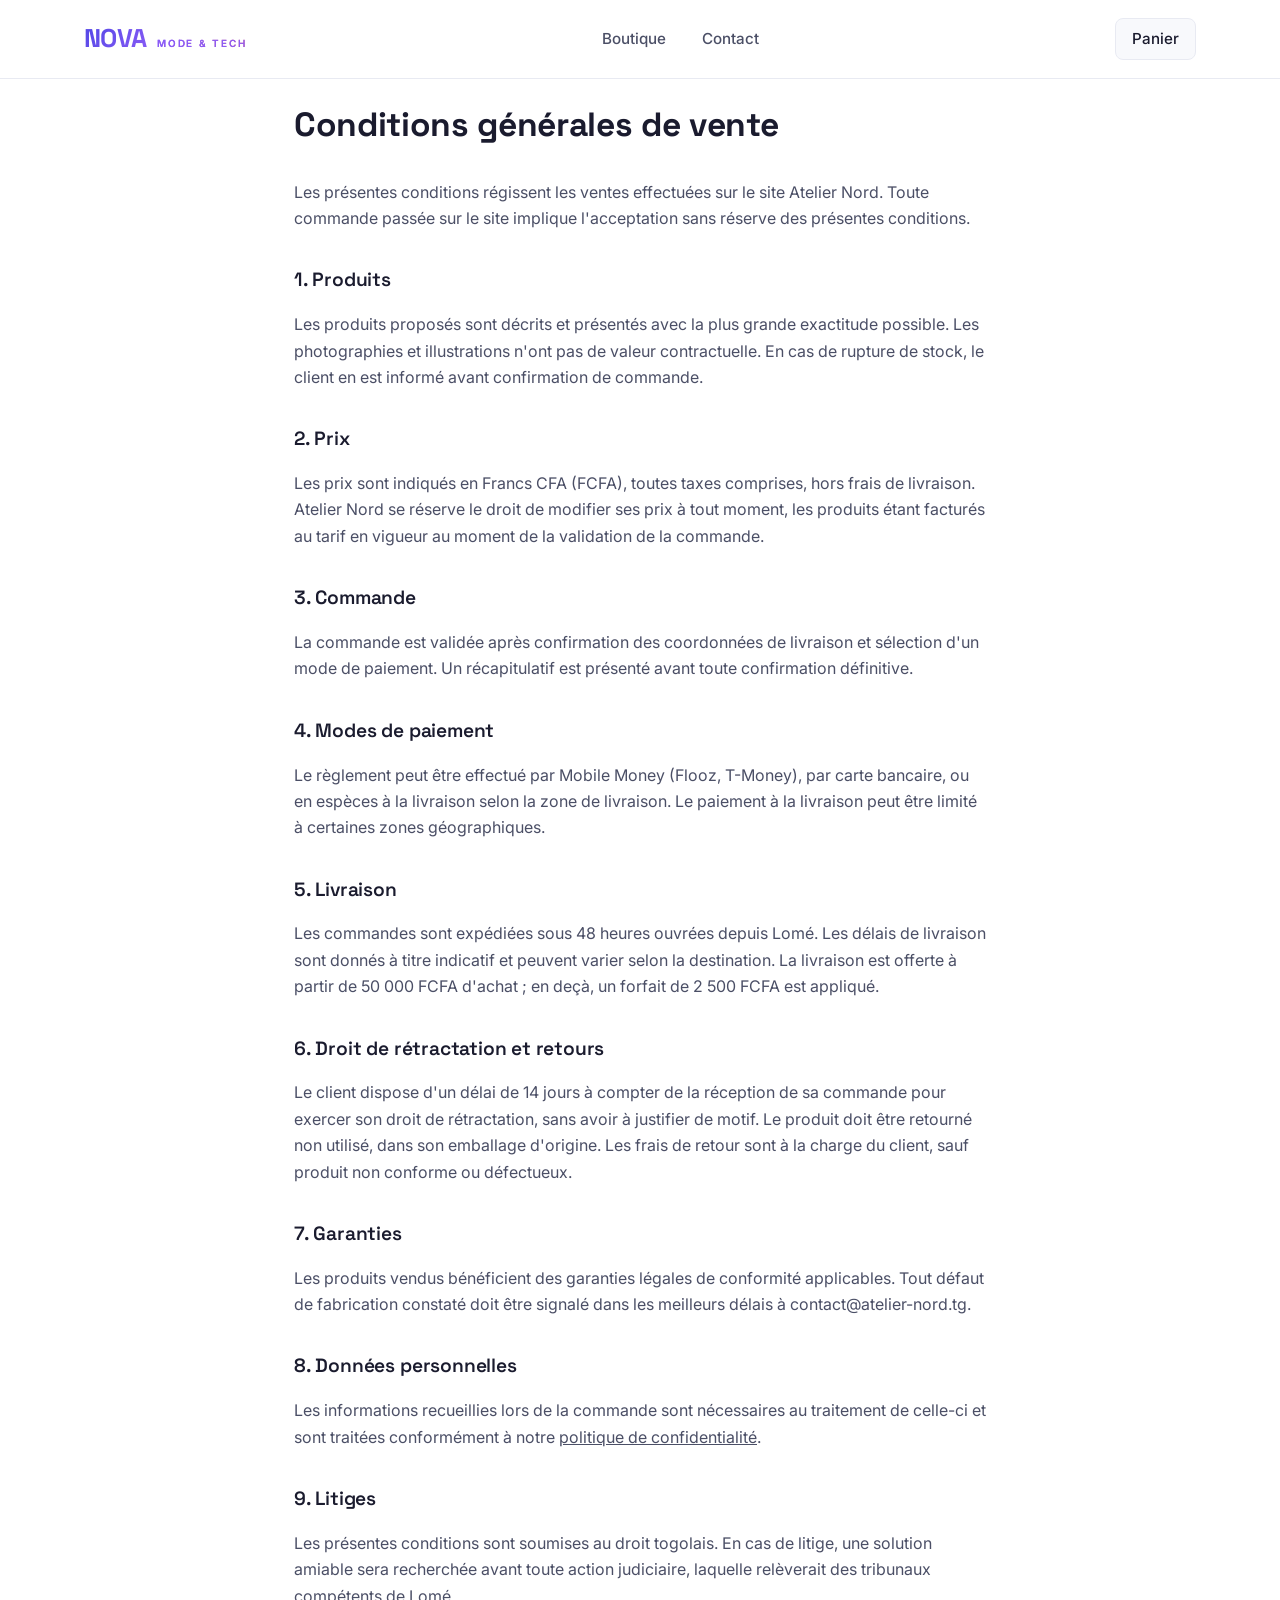
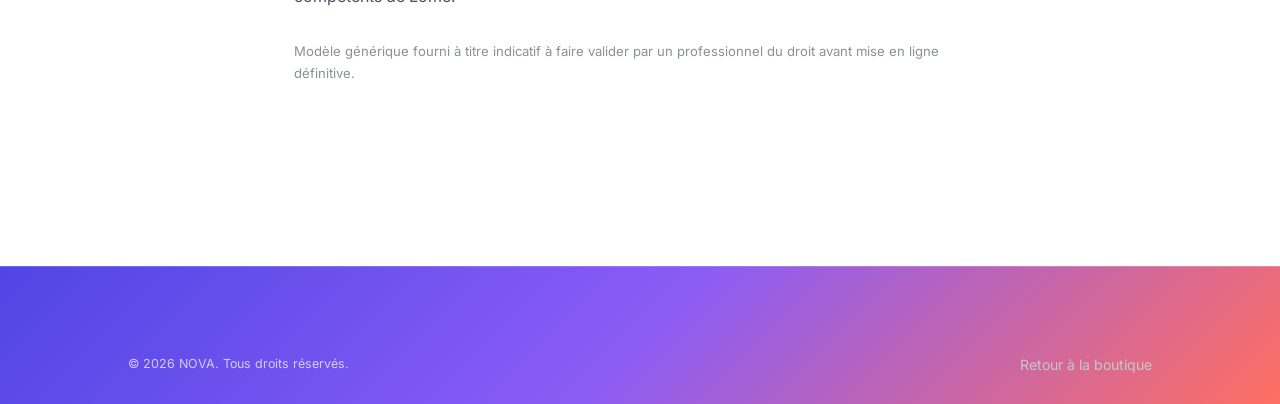
==== cgv.html @ c951c39c "nova ,e-commerce" ====
<!DOCTYPE html>
<html lang="fr">
<head>
<meta charset="UTF-8">
<meta name="viewport" content="width=device-width, initial-scale=1.0">
<title>Conditions générales de vente </title>
<link rel="stylesheet" href="css/style.css">
</head>
<body>

<header class="entete">
  <div class="nav enveloppe">
    <a href="index.html" class="logo">NOVA<span>MODE &amp; TECH</span></a>
    <nav class="nav-liens">
      <a href="index.html">Boutique</a>
      <a href="contact.html">Contact</a>
    </nav>
    <div class="nav-actions">
      <a href="panier.html" class="lien-panier">Panier <span class="badge-panier" data-badge-panier style="display:none;">0</span></a>
    </div>
  </div>
</header>

<div class="page-contenu">
  <h1>Conditions générales de vente</h1>
  <p>Les présentes conditions régissent les ventes effectuées sur le site Atelier Nord. Toute commande passée sur le site implique l'acceptation sans réserve des présentes conditions.</p>

  <h2>1. Produits</h2>
  <p>Les produits proposés sont décrits et présentés avec la plus grande exactitude possible. Les photographies et illustrations n'ont pas de valeur contractuelle. En cas de rupture de stock, le client en est informé avant confirmation de commande.</p>

  <h2>2. Prix</h2>
  <p>Les prix sont indiqués en Francs CFA (FCFA), toutes taxes comprises, hors frais de livraison. Atelier Nord se réserve le droit de modifier ses prix à tout moment, les produits étant facturés au tarif en vigueur au moment de la validation de la commande.</p>

  <h2>3. Commande</h2>
  <p>La commande est validée après confirmation des coordonnées de livraison et sélection d'un mode de paiement. Un récapitulatif est présenté avant toute confirmation définitive.</p>

  <h2>4. Modes de paiement</h2>
  <p>Le règlement peut être effectué par Mobile Money (Flooz, T-Money), par carte bancaire, ou en espèces à la livraison selon la zone de livraison. Le paiement à la livraison peut être limité à certaines zones géographiques.</p>

  <h2>5. Livraison</h2>
  <p>Les commandes sont expédiées sous 48 heures ouvrées depuis Lomé. Les délais de livraison sont donnés à titre indicatif et peuvent varier selon la destination. La livraison est offerte à partir de 50 000 FCFA d'achat ; en deçà, un forfait de 2 500 FCFA est appliqué.</p>

  <h2>6. Droit de rétractation et retours</h2>
  <p>Le client dispose d'un délai de 14 jours à compter de la réception de sa commande pour exercer son droit de rétractation, sans avoir à justifier de motif. Le produit doit être retourné non utilisé, dans son emballage d'origine. Les frais de retour sont à la charge du client, sauf produit non conforme ou défectueux.</p>

  <h2>7. Garanties</h2>
  <p>Les produits vendus bénéficient des garanties légales de conformité applicables. Tout défaut de fabrication constaté doit être signalé dans les meilleurs délais à contact@atelier-nord.tg.</p>

  <h2>8. Données personnelles</h2>
  <p>Les informations recueillies lors de la commande sont nécessaires au traitement de celle-ci et sont traitées conformément à notre <a href="confidentialite.html" style="text-decoration:underline;">politique de confidentialité</a>.</p>

  <h2>9. Litiges</h2>
  <p>Les présentes conditions sont soumises au droit togolais. En cas de litige, une solution amiable sera recherchée avant toute action judiciaire, laquelle relèverait des tribunaux compétents de Lomé.</p>

  <p style="margin-top:32px; font-size:0.82rem; color:#8a9096;">Modèle générique fourni à titre indicatif  à faire valider par un professionnel du droit avant mise en ligne définitive.</p>
</div>

<footer class="pied">
  <div class="enveloppe pied-bas" style="border-top:none;">
     <span>© 2026 NOVA. Tous droits réservés.</span>
    <span><a href="index.html" style="color:#c3c8cc;">Retour à la boutique</a></span>
  </div>
</footer>
<script src="js/panier.js"></script>
</body>
</html>
---- css/style.css ----
@import url('https://fonts.googleapis.com/css2?family=Space+Grotesk:wght@400;500;600;700&family=Inter:wght@400;500;600;700&display=swap');

:root{
  /* Palette NOVA — vive et professionnelle */
  --papier: #FFFFFF;
  --papier-soft: #F8F9FC;
  --encre: #1A1B2E;
  --encre-doux: #4B4F66;
  --ligne: #E8EAF2;
  --carte: #F4F5FB;

  /* Couleurs d'accent — palette éclatante */
  --indigo: #4F46E5;
  --indigo-fonce: #4338CA;
  --violet: #8B5CF6;
  --corail: #FF6F61;
  --vert: #10B981;
  --rose: #EC4899;
  --ambre: #F59E0B;
  --ciel: #0EA5E9;

  /* Dégradé signature NOVA */
  --degrade: linear-gradient(135deg, #4F46E5 0%, #8B5CF6 50%, #FF6F61 100%);
  --degrade-doux: linear-gradient(135deg, rgba(79,70,229,0.08) 0%, rgba(139,92,246,0.08) 50%, rgba(255,111,97,0.08) 100%);

  /* Rayons et ombres */
  --radius: 14px;
  --radius-sm: 8px;
  --radius-lg: 20px;
  --ombre-carte: 0 1px 3px rgba(15,23,42,0.04), 0 1px 2px rgba(15,23,42,0.02);
  --ombre-survol: 0 12px 28px rgba(79,70,229,0.12), 0 4px 10px rgba(15,23,42,0.06);

  --marge: clamp(20px, 5vw, 64px);
}

*{box-sizing:border-box;}
html{scroll-behavior:smooth;}
body{
  margin:0;
  background:var(--papier);
  color:var(--encre);
  font-family:'Inter', sans-serif;
  font-size:16px;
  line-height:1.55;
  -webkit-font-smoothing:antialiased;
}
h1,h2,h3,.serif{
  font-family:'Space Grotesk', sans-serif;
  font-weight:600;
  letter-spacing:-0.01em;
  margin:0;
  color:var(--encre);
}
a{color:inherit;text-decoration:none;}
img{max-width:100%;display:block;}
button{font-family:inherit;cursor:pointer;}
:focus-visible{outline:3px solid var(--indigo); outline-offset:3px; border-radius:6px;}

.enveloppe{max-width:1240px; margin:0 auto; padding:0 var(--marge);}

/* ---------- HEADER ---------- */
.entete{
  border-bottom:1px solid var(--ligne);
  position:sticky; top:0; z-index:50;
  background:rgba(255,255,255,0.92);
  backdrop-filter:blur(10px);
  -webkit-backdrop-filter:blur(10px);
}
.barre-annonce{
  background:var(--degrade); color:#fff;
  text-align:center; font-size:0.82rem; padding:10px 16px;
  letter-spacing:0.02em; font-weight:500;
}
.nav{
  display:flex; align-items:center; justify-content:space-between;
  padding:18px var(--marge);
}
.logo{
  font-family:'Space Grotesk', sans-serif; font-size:1.6rem; font-weight:700;
  display:flex; align-items:baseline; gap:10px;
  letter-spacing:-0.02em;
  background:var(--degrade);
  -webkit-background-clip:text; background-clip:text;
  -webkit-text-fill-color:transparent;
}
.logo span{
  font-size:0.62rem; letter-spacing:0.18em; color:var(--violet);
  font-family:'Inter',sans-serif; font-weight:600;
  -webkit-text-fill-color:var(--violet);
}
.nav-liens{display:flex; gap:36px; font-size:0.95rem; font-weight:500;}
.nav-liens a{position:relative; padding:4px 0; color:var(--encre-doux);}
.nav-liens a::after{
  content:""; position:absolute; left:0; bottom:0; width:0; height:2px;
  background:var(--degrade); transition:width 0.25s ease; border-radius:2px;
}
.nav-liens a:hover, .nav-liens a.actif{color:var(--encre);}
.nav-liens a:hover::after, .nav-liens a.actif::after{width:100%;}
.nav-actions{display:flex; align-items:center; gap:22px;}
.lien-panier{
  display:flex; align-items:center; gap:8px; font-size:0.95rem; font-weight:500;
  padding:8px 16px; border-radius:var(--radius-sm);
  background:var(--papier-soft); border:1px solid var(--ligne);
  transition:all 0.2s;
}
.lien-panier:hover{border-color:var(--indigo); color:var(--indigo);}
.badge-panier{
  background:var(--corail); color:#fff; border-radius:50%;
  min-width:22px; height:22px; display:flex; align-items:center; justify-content:center;
  font-size:0.72rem; font-weight:700; padding:0 6px;
  box-shadow:0 2px 6px rgba(255,111,97,0.4);
}
.menu-mobile-bouton{display:none; background:none; border:none;}

/* ---------- MENU TOGGLE MOBILE ---------- */
.bouton-menu{
  display:none;
  background:var(--papier-soft); border:1px solid var(--ligne);
  width:42px; height:42px; border-radius:var(--radius-sm);
  flex-direction:column; align-items:center; justify-content:center; gap:5px;
  cursor:pointer; padding:0;
  transition:all 0.2s;
}
.bouton-menu:hover{border-color:var(--indigo); background:#fff;}
.bouton-menu span{
  display:block; width:20px; height:2px; background:var(--encre);
  border-radius:2px; transition:transform 0.25s, opacity 0.2s;
}
.bouton-menu.actif span:nth-child(1){transform:translateY(7px) rotate(45deg);}
.bouton-menu.actif span:nth-child(2){opacity:0;}
.bouton-menu.actif span:nth-child(3){transform:translateY(-7px) rotate(-45deg);}

/* Drawer menu mobile (panneau coulissant depuis la droite) */
.drawer-menu{
  position:fixed; top:0; right:0; bottom:0;
  width:min(320px, 85vw);
  background:#fff;
  box-shadow:-8px 0 32px rgba(15,23,42,0.18);
  z-index:100;
  transform:translateX(100%);
  transition:transform 0.3s ease;
  display:flex; flex-direction:column;
  padding:24px;
  overflow-y:auto;
}
.drawer-menu.ouvert{transform:translateX(0);}
.drawer-menu-tete{
  display:flex; justify-content:space-between; align-items:center;
  padding-bottom:18px; margin-bottom:18px;
  border-bottom:1px solid var(--ligne);
}
.drawer-menu-tete .logo{font-size:1.3rem;}
.drawer-menu .nav-liens{
  display:flex; flex-direction:column; gap:0;
  font-size:1.05rem;
}
.drawer-menu .nav-liens a{
  padding:14px 0; border-bottom:1px solid var(--ligne);
  color:var(--encre); font-weight:500;
}
.drawer-menu .nav-liens a::after{display:none;}
.drawer-menu .nav-liens a:hover{color:var(--indigo); padding-left:8px; transition:padding 0.2s;}
.drawer-menu .lien-panier{
  margin-top:24px; padding:14px 18px; justify-content:center;
  border-radius:var(--radius-sm);
  background:var(--indigo); color:#fff;
  border:none;
}
.drawer-menu .lien-panier:hover{background:var(--indigo-fonce); color:#fff;}

/* Overlay derrière le drawer */
.overlay-menu{
  position:fixed; inset:0;
  background:rgba(15,23,42,0.5);
  backdrop-filter:blur(2px);
  z-index:99;
  opacity:0; pointer-events:none;
  transition:opacity 0.3s;
}
.overlay-menu.ouvert{opacity:1; pointer-events:auto;}

@media (max-width: 900px){
  .bouton-menu{display:flex;}
}

/* ---------- HERO ---------- */
.hero{
  padding:80px var(--marge) 96px;
  background:var(--papier-soft);
  border-bottom:1px solid var(--ligne);
  position:relative; overflow:hidden;
}
.hero::before{
  content:""; position:absolute; top:-100px; right:-100px;
  width:400px; height:400px; border-radius:50%;
  background:radial-gradient(circle, rgba(139,92,246,0.12) 0%, transparent 70%);
  pointer-events:none;
}
.hero .enveloppe{
  display:grid; grid-template-columns:1.1fr 0.9fr; gap:48px; align-items:center;
  position:relative;
}
.hero-eyebrow{
  color:var(--indigo); font-size:0.85rem; margin-bottom:18px;
  font-family:'Inter',sans-serif; font-weight:600;
  letter-spacing:0.08em; text-transform:uppercase;
}
.hero h1{font-size:clamp(2.4rem, 4vw, 3.8rem); line-height:1.05; max-width:14ch; font-weight:700;}
.hero h1 .accent{
  background:var(--degrade);
  -webkit-background-clip:text; background-clip:text;
  -webkit-text-fill-color:transparent;
}
.hero p{max-width:48ch; margin-top:22px; font-size:1.08rem; color:var(--encre-doux);}
.hero-actions{margin-top:36px; display:flex; gap:16px; flex-wrap:wrap;}
.hero-visuel{
  aspect-ratio:4/3; position:relative; overflow:hidden;
  border-radius:var(--radius-lg);
  box-shadow:var(--ombre-survol);
  background:var(--degrade);
}
.hero-visuel .carousel{
  position:absolute; inset:0;
  display:flex;
  transition:transform 0.6s cubic-bezier(0.4, 0, 0.2, 1);
  will-change:transform;
}
.hero-visuel .carousel-slide{
  flex:0 0 100%; height:100%;
  position:relative;
  overflow:hidden;
}
.hero-visuel .carousel-slide img{
  width:100%; height:100%; object-fit:cover; display:block;
}
.hero-visuel .carousel-slide::after{
  content:""; position:absolute; inset:0;
  background:linear-gradient(135deg, rgba(79,70,229,0.35) 0%, rgba(139,92,246,0.25) 50%, rgba(255,111,97,0.25) 100%);
  mix-blend-mode:multiply;
}
.hero-visuel .carousel-points{
  position:absolute; bottom:18px; left:50%; transform:translateX(-50%);
  display:flex; gap:8px; z-index:2;
}
.hero-visuel .carousel-point{
  width:9px; height:9px; border-radius:50%;
  background:rgba(255,255,255,0.55);
  border:none; padding:0; cursor:pointer;
  transition:all 0.25s;
}
.hero-visuel .carousel-point.actif{
  background:#fff; width:28px; border-radius:5px;
}
.hero-visuel .carousel-fleche{
  position:absolute; top:50%; transform:translateY(-50%);
  width:38px; height:38px; border-radius:50%;
  background:rgba(255,255,255,0.9); border:none;
  display:flex; align-items:center; justify-content:center;
  font-size:1.3rem; font-weight:600; color:var(--indigo);
  cursor:pointer; z-index:2;
  transition:background 0.2s, transform 0.2s;
}
.hero-visuel .carousel-fleche:hover{background:#fff; transform:translateY(-50%) scale(1.08);}
.hero-visuel .carousel-fleche.prev{left:12px;}
.hero-visuel .carousel-fleche.suiv{right:12px;}
.hero-visuel::before{
  content:""; position:absolute; inset:0; border:2px solid rgba(255,255,255,0.2);
  border-radius:var(--radius-lg); z-index:3; pointer-events:none;
}

/* ---------- BOUTONS ---------- */
.bouton{
  display:inline-flex; align-items:center; justify-content:center; gap:8px;
  padding:13px 26px; border-radius:var(--radius-sm); border:1px solid transparent;
  font-size:0.92rem; font-weight:600; transition:all 0.2s;
  font-family:'Inter', sans-serif;
}
.bouton-primaire{
  background:var(--indigo); color:#fff;
  box-shadow:0 4px 12px rgba(79,70,229,0.25);
}
.bouton-primaire:hover{
  background:var(--indigo-fonce);
  box-shadow:0 6px 18px rgba(79,70,229,0.35);
  transform:translateY(-1px);
}
.bouton-secondaire{
  background:transparent; color:var(--indigo); border-color:var(--indigo);
}
.bouton-secondaire:hover{
  background:var(--indigo); color:#fff;
  box-shadow:0 4px 12px rgba(79,70,229,0.25);
}
.bouton-large{width:100%; padding:15px 26px;}
.bouton:disabled{opacity:0.45; cursor:not-allowed; transform:none; box-shadow:none;}

/* ---------- SECTIONS / TITRES ---------- */
.section{padding:76px var(--marge);}
.section-tete{
  display:flex; justify-content:space-between; align-items:flex-end; gap:24px;
  margin-bottom:40px; flex-wrap:wrap;
}
.section-tete h2{font-size:clamp(1.7rem,2.6vw,2.3rem); font-weight:700;}
.section-tete p{color:var(--encre-doux); margin-top:8px; max-width:50ch;}

.filtres{display:flex; gap:10px; flex-wrap:wrap;}
.filtre-bouton{
  border:1px solid var(--ligne); background:transparent; padding:8px 18px;
  border-radius:24px; font-size:0.85rem; color:var(--encre-doux); font-weight:500;
  transition:all 0.2s;
}
.filtre-bouton:hover{border-color:var(--indigo); color:var(--indigo);}
.filtre-bouton.actif{
  background:var(--indigo); color:#fff; border-color:var(--indigo);
  box-shadow:0 2px 8px rgba(79,70,229,0.25);
}

/* ---------- GRILLE PRODUITS ---------- */
.grille-produits{
  display:grid; grid-template-columns:repeat(4, 1fr); gap:24px;
}
.carte-produit{
  background:#fff; display:flex; flex-direction:column;
  border-radius:var(--radius); overflow:hidden;
  border:1px solid var(--ligne);
  transition:transform 0.25s ease, box-shadow 0.25s ease, border-color 0.25s ease;
}
.carte-produit:hover{
  transform:translateY(-4px);
  box-shadow:var(--ombre-survol);
  border-color:transparent;
}
.carte-produit-visuel{
  aspect-ratio:1; display:flex; align-items:center; justify-content:center;
  padding:0; position:relative;
  overflow:hidden;
  transition:background 0.2s;
}
.carte-produit-visuel svg{width:70%; height:70%; padding:30px;}
.carte-produit-visuel img{width:100%; height:100%;}
.carte-produit-corps{padding:20px 22px 24px; display:flex; flex-direction:column; gap:6px; flex:1;}
.carte-produit-cat{
  font-size:0.72rem; letter-spacing:0.08em; text-transform:uppercase;
  font-weight:600;
}
.carte-produit-nom{font-family:'Space Grotesk',sans-serif; font-size:1.1rem; font-weight:600;}
.carte-produit-accroche{font-size:0.85rem; color:var(--encre-doux); flex:1;}
.carte-produit-bas{display:flex; align-items:center; justify-content:space-between; margin-top:10px;}
.carte-produit-prix{font-weight:700; font-size:1.05rem; color:var(--indigo);}
.bouton-ajout-rapide{
  border:none; border-radius:50%;
  width:38px; height:38px; display:flex; align-items:center; justify-content:center;
  font-size:1.2rem; flex-shrink:0; transition:all .2s;
  background:var(--papier-soft); color:var(--indigo);
  font-weight:600;
}
.bouton-ajout-rapide:hover{
  background:var(--indigo); color:#fff;
  box-shadow:0 4px 12px rgba(79,70,229,0.3);
  transform:scale(1.05);
}

/* ---------- BANDEAU CONFIANCE ---------- */
.bandeau-confiance{
  background:#fff;
  display:grid; grid-template-columns:repeat(4,1fr);
  border-top:1px solid var(--ligne); border-bottom:1px solid var(--ligne);
}
.item-confiance{
  padding:32px var(--marge); text-align:center; border-right:1px solid var(--ligne);
  position:relative;
}
.item-confiance:last-child{border-right:none;}
.item-confiance strong{
  display:block; font-family:'Space Grotesk',sans-serif; font-size:1.05rem;
  margin-bottom:4px; color:var(--encre); font-weight:600;
}
.item-confiance span{font-size:0.83rem; color:var(--encre-doux);}
.item-confiance::before{
  content:""; position:absolute; top:0; left:50%; transform:translateX(-50%);
  width:36px; height:3px; border-radius:2px;
  background:var(--degrade);
}

/* ---------- FOOTER ---------- */
.pied{
  background:var(--degrade); color:#fff;
  padding:64px var(--marge) 28px; margin-top:80px;
  position:relative;
}
.pied::before{
  content:""; position:absolute; top:0; left:0; right:0; height:1px;
  background:rgba(255,255,255,0.18);
}
.pied-grille{
  display:grid; grid-template-columns:1.4fr repeat(3,1fr); gap:40px;
  padding-bottom:44px; border-bottom:1px solid rgba(255,255,255,0.18);
}
.pied h4{
  font-size:0.85rem; letter-spacing:0.06em; margin-bottom:16px; color:#fff;
  text-transform:uppercase; font-weight:600;
}
.pied ul{list-style:none; padding:0; margin:0; display:flex; flex-direction:column; gap:10px;}
.pied a{font-size:0.88rem; color:rgba(255,255,255,0.85); transition:color 0.2s;}
.pied a:hover{color:#fff; text-decoration:underline;}
.pied-marque .logo{color:#fff; -webkit-text-fill-color:#fff; background:none;}
.pied-marque .logo span{-webkit-text-fill-color:rgba(255,255,255,0.7); color:rgba(255,255,255,0.7);}
.pied-marque p{margin-top:14px; font-size:0.88rem; color:rgba(255,255,255,0.78); max-width:32ch;}
.pied-bas{
  display:flex; justify-content:space-between; padding-top:24px;
  font-size:0.78rem; color:rgba(255,255,255,0.7); flex-wrap:wrap; gap:10px;
}

/* ---------- FIL D'ARIANE ---------- */
.fil-ariane{padding:20px var(--marge) 0; font-size:0.84rem; color:var(--encre-doux);}
.fil-ariane a:hover{color:var(--indigo);}

/* ---------- PAGE PRODUIT ---------- */
.produit-detail{
  display:grid; grid-template-columns:1fr 1fr; gap:64px; padding:32px var(--marge) 80px;
  align-items:flex-start;
}
.produit-visuel-principal{
  aspect-ratio:1; display:flex; align-items:center; justify-content:center; padding:30px;
  position:sticky; top:110px;
  border-radius:var(--radius-lg);
  box-shadow:var(--ombre-survol);
  overflow:hidden;
}
.produit-visuel-principal svg{width:80%; height:80%;}
.produit-visuel-principal img{width:100%; height:100%;}
.produit-info .categorie{
  color:var(--indigo); font-size:0.78rem; margin-bottom:10px; display:block;
  font-weight:600; letter-spacing:0.08em; text-transform:uppercase;
}
.produit-info h1{font-size:2.2rem; margin-bottom:14px; font-weight:700;}
.produit-info .prix{font-size:1.6rem; font-weight:700; margin-bottom:22px; color:var(--indigo);}
.produit-info .accroche{color:var(--encre-doux); font-size:1.05rem; margin-bottom:26px;}
.produit-info .description{color:var(--encre); margin-bottom:28px; max-width:56ch; line-height:1.65;}
.liste-caract{list-style:none; padding:0; margin:0 0 32px; display:flex; flex-direction:column; gap:10px;}
.liste-caract li{
  font-size:0.92rem; padding-left:24px; position:relative; color:var(--encre);
}
.liste-caract li::before{
  content:""; position:absolute; left:0; top:9px;
  width:14px; height:14px; border-radius:50%;
  background:var(--degrade);
}
.stock-info{
  font-size:0.85rem; color:var(--vert); margin-bottom:22px; display:block; font-weight:600;
  display:inline-flex; align-items:center; gap:8px;
}
.stock-info::before{
  content:""; width:8px; height:8px; border-radius:50%; background:var(--vert);
  box-shadow:0 0 0 4px rgba(16,185,129,0.2);
}

.selecteur-qte{
  display:inline-flex; align-items:center; border:1px solid var(--ligne);
  border-radius:var(--radius-sm); overflow:hidden; background:#fff;
}
.selecteur-qte button{
  background:none; border:none; width:44px; height:48px; font-size:1.2rem;
  color:var(--indigo); font-weight:600;
  transition:background 0.15s;
}
.selecteur-qte button:hover{background:var(--papier-soft);}
.selecteur-qte input{
  width:48px; text-align:center; border:none; border-left:1px solid var(--ligne); border-right:1px solid var(--ligne);
  height:48px; font-family:inherit; font-size:1rem; font-weight:600;
}
.produit-actions{display:flex; gap:14px; margin-top:26px; margin-bottom:36px;}
.produit-actions .selecteur-qte{flex-shrink:0;}

.onglets-info{border-top:1px solid var(--ligne); margin-top:8px;}
.onglet-item{border-bottom:1px solid var(--ligne); padding:18px 0;}
.onglet-item summary{
  cursor:pointer; font-weight:600; list-style:none;
  display:flex; justify-content:space-between; align-items:center;
  color:var(--encre);
}
.onglet-item summary::-webkit-details-marker{display:none;}
.onglet-item summary::after{
  content:"+"; font-size:1.4rem; color:var(--indigo); font-weight:400;
}
.onglet-item[open] summary::after{content:"–";}
.onglet-item p{margin-top:12px; color:var(--encre-doux); font-size:0.92rem; line-height:1.6;}

/* ---------- PANIER ---------- */
.page-titre{padding:44px var(--marge) 10px;}
.page-titre h1{font-size:2.2rem; font-weight:700;}
.grille-panier{display:grid; grid-template-columns:1.7fr 1fr; gap:56px; padding:24px var(--marge) 90px; align-items:flex-start;}
.tableau-panier{border-top:1px solid var(--ligne);}
.ligne-panier{
  display:grid; grid-template-columns:80px 1fr auto auto auto; gap:20px; align-items:center;
  padding:22px 0; border-bottom:1px solid var(--ligne);
}
.ligne-panier .mini-visuel{
  width:80px; height:80px; border-radius:var(--radius-sm);
  display:flex; align-items:center; justify-content:center; padding:0;
  overflow:hidden;
}
.ligne-panier .mini-visuel svg{width:70%; height:70%;}
.ligne-panier .mini-visuel img{width:100%; height:100%;}
.ligne-panier-nom{font-family:'Space Grotesk',sans-serif; font-size:1.05rem; font-weight:600;}
.ligne-panier-cat{font-size:0.78rem; color:var(--indigo); margin-top:2px; font-weight:500;}
.ligne-panier-prix{font-weight:700; white-space:nowrap; color:var(--indigo);}
.lien-suppr{
  font-size:0.8rem; color:var(--encre-doux); text-decoration:underline;
  background:none; border:none; padding:0; transition:color 0.15s;
}
.lien-suppr:hover{color:var(--corail);}
.panier-vide{padding:80px var(--marge); text-align:center;}
.panier-vide p{color:var(--encre-doux); margin:14px 0 26px;}

.recap{
  border:1px solid var(--ligne); background:#fff; padding:30px;
  border-radius:var(--radius); position:sticky; top:110px;
  box-shadow:var(--ombre-carte);
}
.recap h3{font-size:1.2rem; margin-bottom:22px; font-weight:700;}
.recap-ligne{display:flex; justify-content:space-between; font-size:0.92rem; padding:9px 0; color:var(--encre-doux);}
.recap-ligne.total{
  border-top:1px solid var(--ligne); margin-top:10px; padding-top:16px;
  font-weight:700; font-size:1.12rem; color:var(--encre);
}
.recap-ligne.total span:last-child{color:var(--indigo);}
.recap-note{font-size:0.78rem; color:var(--encre-doux); margin-top:16px;}
.code-promo{display:flex; gap:8px; margin:20px 0;}
.code-promo input{
  flex:1; padding:11px 14px; border:1px solid var(--ligne);
  border-radius:var(--radius-sm); font-family:inherit; font-size:0.92rem;
  transition:border-color 0.15s;
}
.code-promo input:focus{border-color:var(--indigo); outline:none;}

/* ---------- FORMULAIRES / PAIEMENT ---------- */
.grille-paiement{display:grid; grid-template-columns:1.5fr 1fr; gap:56px; padding:24px var(--marge) 100px; align-items:flex-start;}
.bloc-form{border-bottom:1px solid var(--ligne); padding-bottom:34px; margin-bottom:34px;}
.bloc-form:last-child{border-bottom:none;}
.bloc-form h2{font-size:1.18rem; margin-bottom:20px; font-weight:700;}
.grille-champs{display:grid; grid-template-columns:1fr 1fr; gap:16px;}
.champ{margin-bottom:16px;}
.champ.pleine{grid-column:1/-1;}
.champ label{display:block; font-size:0.84rem; margin-bottom:7px; color:var(--encre); font-weight:500;}
.champ input, .champ select, .champ textarea{
  width:100%; padding:12px 14px; border:1px solid var(--ligne);
  border-radius:var(--radius-sm);
  font-family:inherit; font-size:0.95rem; background:#fff;
  transition:border-color 0.15s, box-shadow 0.15s;
}
.champ input:focus, .champ select:focus, .champ textarea:focus{
  border-color:var(--indigo);
  box-shadow:0 0 0 3px rgba(79,70,229,0.12);
  outline:none;
}

.options-paiement{display:flex; flex-direction:column; gap:12px;}
.option-paiement{
  border:1px solid var(--ligne); border-radius:var(--radius-sm); padding:16px 18px;
  display:flex; align-items:flex-start; gap:12px; cursor:pointer;
  transition:all 0.2s;
}
.option-paiement:hover{border-color:var(--indigo);}
.option-paiement.selectionne{
  border-color:var(--indigo); background:rgba(79,70,229,0.04);
  box-shadow:0 0 0 3px rgba(79,70,229,0.08);
}
.option-paiement input{margin-top:3px; accent-color:var(--indigo);}
.option-paiement-titre{font-weight:600; font-size:0.95rem;}
.option-paiement-desc{font-size:0.82rem; color:var(--encre-doux); margin-top:2px;}
.details-paiement{margin-top:14px; padding-top:14px; border-top:1px dashed var(--ligne); display:none;}
.details-paiement.visible{display:block;}

.mini-produit-recap{
  display:flex; gap:12px; align-items:center; padding:10px 0;
  border-bottom:1px solid var(--ligne); font-size:0.86rem;
}
.mini-produit-recap .mini-visuel{
  width:48px; height:48px; flex-shrink:0;
  display:flex; align-items:center; justify-content:center; padding:0;
  border-radius:var(--radius-sm);
  overflow:hidden;
}
.mini-produit-recap .mini-visuel svg{width:75%; height:75%;}
.mini-produit-recap .mini-visuel img{width:100%; height:100%;}
.mini-produit-recap-info{flex:1; font-weight:500;}
.mini-produit-recap-qte{color:var(--encre-doux); font-weight:400;}

.bandeau-securite{
  display:flex; gap:10px; align-items:flex-start;
  background:rgba(245,158,11,0.06); border:1px solid rgba(245,158,11,0.25);
  padding:14px 16px; font-size:0.8rem; color:#92400e;
  margin-top:20px; border-radius:var(--radius-sm);
}

.confirmation{max-width:620px; margin:80px auto; padding:0 var(--marge); text-align:center;}
.confirmation .marque-ok{
  width:72px; height:72px; border-radius:50%;
  background:var(--degrade);
  display:flex; align-items:center; justify-content:center;
  margin:0 auto 26px; color:#fff; font-size:1.8rem; font-weight:700;
  box-shadow:0 8px 24px rgba(79,70,229,0.3);
}
.confirmation h1{font-size:2rem; margin-bottom:14px; font-weight:700;}
.confirmation p{color:var(--encre-doux); margin-bottom:8px;}
.confirmation .num-commande{
  font-family:'Space Grotesk',sans-serif; font-size:1.3rem; margin:20px 0;
  padding:18px; background:var(--papier-soft);
  border:1px solid var(--ligne); border-radius:var(--radius);
  color:var(--indigo); font-weight:600;
}

/* ---------- PAGES LEGALES / CONTACT ---------- */
.page-contenu{padding:20px var(--marge) 90px; max-width:820px; margin:0 auto;}
.page-contenu h1{font-size:2.1rem; margin-bottom:28px; font-weight:700;}
.page-contenu h2{font-size:1.2rem; margin:34px 0 12px; font-weight:600; color:var(--encre);}
.page-contenu p, .page-contenu li{color:var(--encre-doux); margin-bottom:12px; line-height:1.65;}
.page-contenu ul{padding-left:20px;}
.formulaire-contact{max-width:560px; margin-top:20px;}

/* ---------- RESPONSIVE ---------- */
@media (max-width: 900px){
  .hero{padding:60px 0 72px;}
  .hero .enveloppe{grid-template-columns:1fr; align-items:stretch;}
  .hero-visuel{order:-1; aspect-ratio:16/10; width:100%; max-width:500px; margin:0 auto;}
  .grille-produits{grid-template-columns:repeat(2,1fr); gap:18px;}
  .produit-detail{grid-template-columns:1fr; gap:32px;}
  .produit-visuel-principal{position:static;}
  .grille-panier{grid-template-columns:1fr;}
  .recap{position:static;}
  .grille-paiement{grid-template-columns:1fr;}
  .pied-grille{grid-template-columns:1fr 1fr;}
  .bandeau-confiance{grid-template-columns:1fr 1fr;}
  .item-confiance{border-bottom:1px solid var(--ligne);}
  .nav-liens{display:none;}
  .menu-mobile-bouton{display:block;}
  .grille-champs{grid-template-columns:1fr;}
}
@media (max-width: 560px){
  .grille-produits{grid-template-columns:repeat(2,1fr); gap:12px;}
  .ligne-panier{grid-template-columns:60px 1fr; grid-template-areas:"img nom" "img prix" "img actions"; row-gap:8px;}
  .bandeau-confiance{grid-template-columns:1fr;}
  .pied-grille{grid-template-columns:1fr;}
  .hero h1{font-size:2.1rem;}
  .carte-produit-corps{padding:14px 14px 16px;}
  .carte-produit-nom{font-size:0.95rem;}
  .carte-produit-accroche{font-size:0.78rem; -webkit-line-clamp:2; display:-webkit-box; -webkit-box-orient:vertical; overflow:hidden;}
  .carte-produit-prix{font-size:0.92rem;}
  .bouton-ajout-rapide{width:32px; height:32px; font-size:1rem;}
}

@media (prefers-reduced-motion: reduce){
  *{transition:none !important; scroll-behavior:auto !important; animation:none !important;}
}
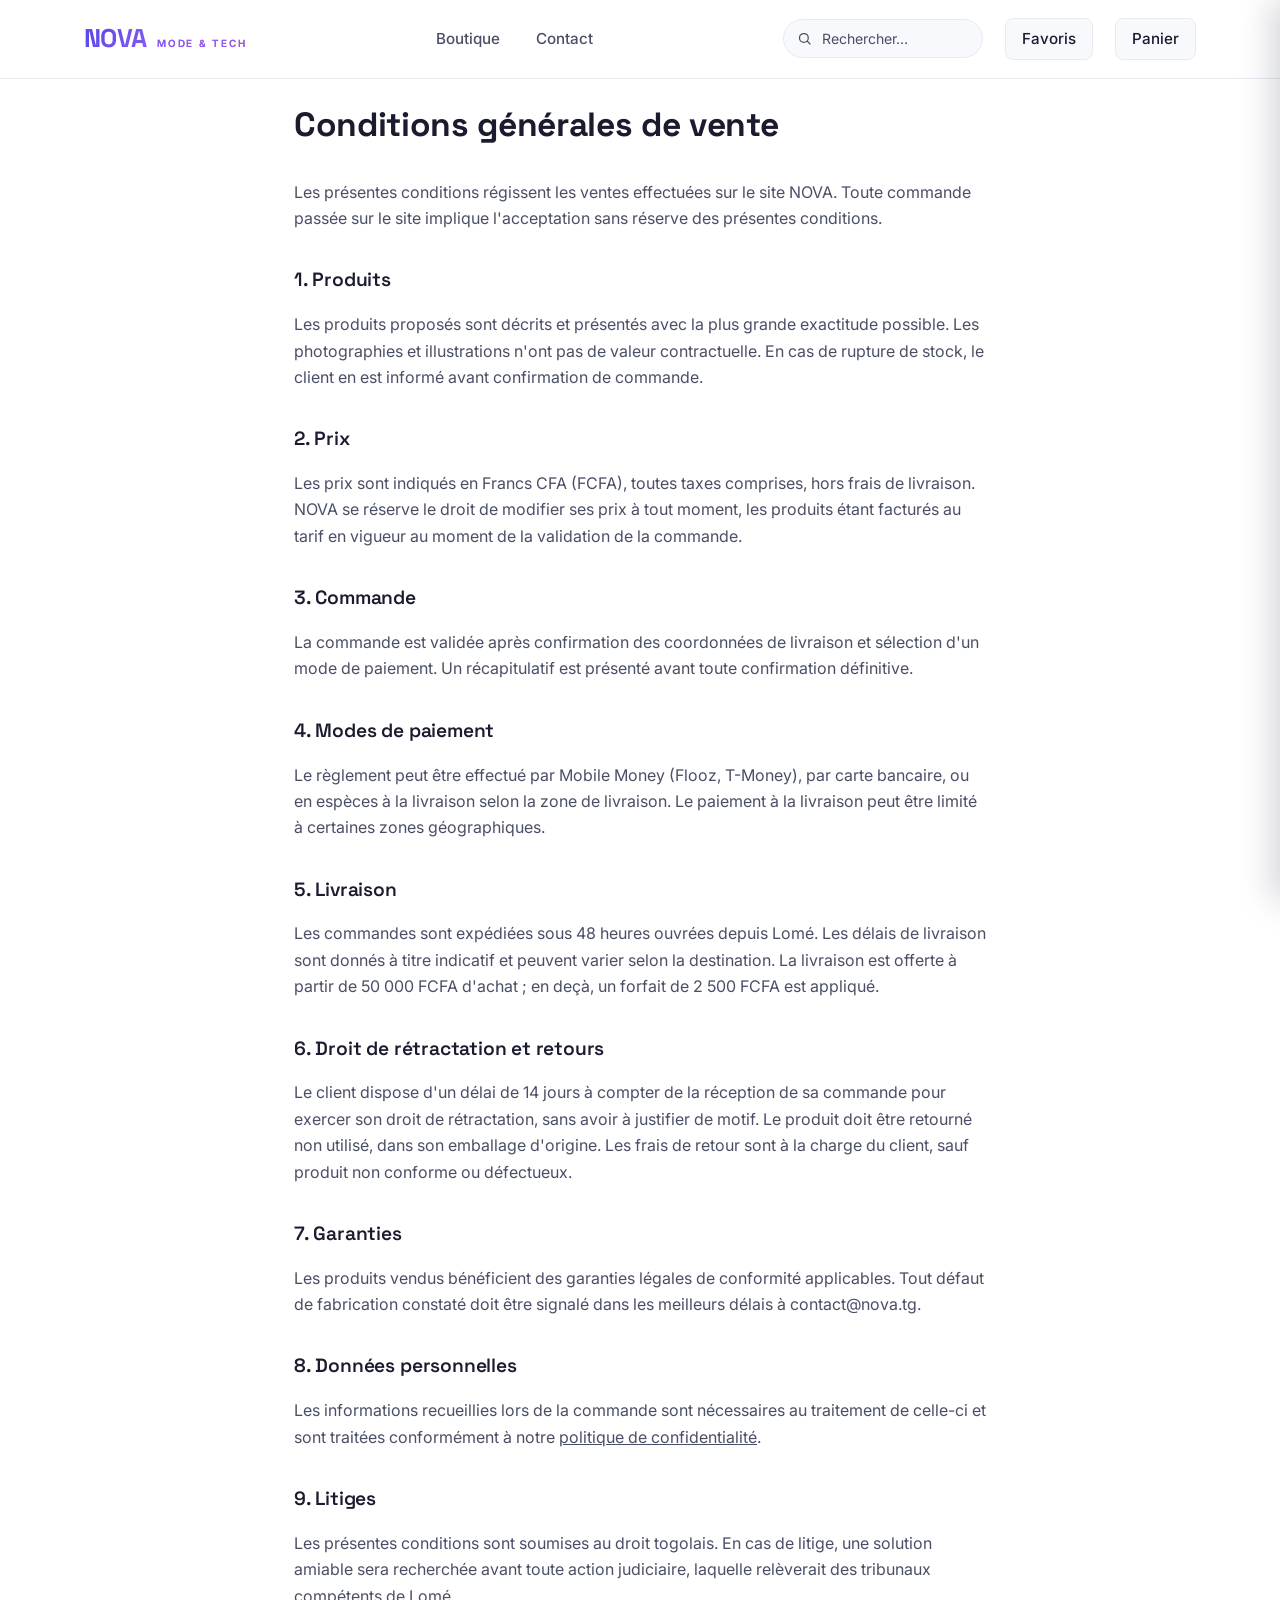
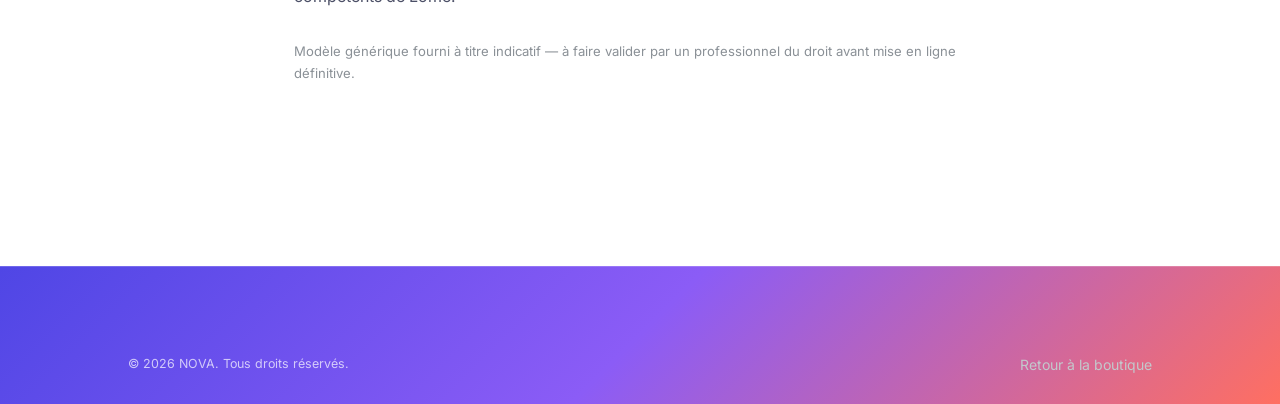
==== commit 2df28ce5: "ajout de Fonctionnalités" ====
--- a/cgv.html
+++ b/cgv.html
@@ -3,7 +3,7 @@
 <head>
 <meta charset="UTF-8">
 <meta name="viewport" content="width=device-width, initial-scale=1.0">
-<title>Conditions générales de vente </title>
+<title>Conditions générales de vente — NOVA</title>
 <link rel="stylesheet" href="css/style.css">
 </head>
 <body>
@@ -16,20 +16,27 @@
       <a href="contact.html">Contact</a>
     </nav>
     <div class="nav-actions">
+      <form class="recherche-form" role="search" action="index.html" method="get" data-recherche>
+        <input type="search" class="recherche-input" name="q" placeholder="Rechercher…" aria-label="Rechercher un produit" autocomplete="off">
+      </form>
+      <a href="favoris.html" class="lien-panier">Favoris <span class="badge-panier badge-favoris" data-badge-favoris style="display:none;">0</span></a>
       <a href="panier.html" class="lien-panier">Panier <span class="badge-panier" data-badge-panier style="display:none;">0</span></a>
+      <button type="button" class="bouton-menu" id="bouton-menu-ouvrir" aria-label="Ouvrir le menu">
+        <span></span><span></span><span></span>
+      </button>
     </div>
   </div>
 </header>
 
 <div class="page-contenu">
   <h1>Conditions générales de vente</h1>
-  <p>Les présentes conditions régissent les ventes effectuées sur le site Atelier Nord. Toute commande passée sur le site implique l'acceptation sans réserve des présentes conditions.</p>
+  <p>Les présentes conditions régissent les ventes effectuées sur le site NOVA. Toute commande passée sur le site implique l'acceptation sans réserve des présentes conditions.</p>
 
   <h2>1. Produits</h2>
   <p>Les produits proposés sont décrits et présentés avec la plus grande exactitude possible. Les photographies et illustrations n'ont pas de valeur contractuelle. En cas de rupture de stock, le client en est informé avant confirmation de commande.</p>
 
   <h2>2. Prix</h2>
-  <p>Les prix sont indiqués en Francs CFA (FCFA), toutes taxes comprises, hors frais de livraison. Atelier Nord se réserve le droit de modifier ses prix à tout moment, les produits étant facturés au tarif en vigueur au moment de la validation de la commande.</p>
+  <p>Les prix sont indiqués en Francs CFA (FCFA), toutes taxes comprises, hors frais de livraison. NOVA se réserve le droit de modifier ses prix à tout moment, les produits étant facturés au tarif en vigueur au moment de la validation de la commande.</p>
 
   <h2>3. Commande</h2>
   <p>La commande est validée après confirmation des coordonnées de livraison et sélection d'un mode de paiement. Un récapitulatif est présenté avant toute confirmation définitive.</p>
@@ -44,7 +51,7 @@
   <p>Le client dispose d'un délai de 14 jours à compter de la réception de sa commande pour exercer son droit de rétractation, sans avoir à justifier de motif. Le produit doit être retourné non utilisé, dans son emballage d'origine. Les frais de retour sont à la charge du client, sauf produit non conforme ou défectueux.</p>
 
   <h2>7. Garanties</h2>
-  <p>Les produits vendus bénéficient des garanties légales de conformité applicables. Tout défaut de fabrication constaté doit être signalé dans les meilleurs délais à contact@atelier-nord.tg.</p>
+  <p>Les produits vendus bénéficient des garanties légales de conformité applicables. Tout défaut de fabrication constaté doit être signalé dans les meilleurs délais à contact@nova.tg.</p>
 
   <h2>8. Données personnelles</h2>
   <p>Les informations recueillies lors de la commande sont nécessaires au traitement de celle-ci et sont traitées conformément à notre <a href="confidentialite.html" style="text-decoration:underline;">politique de confidentialité</a>.</p>
@@ -52,7 +59,7 @@
   <h2>9. Litiges</h2>
   <p>Les présentes conditions sont soumises au droit togolais. En cas de litige, une solution amiable sera recherchée avant toute action judiciaire, laquelle relèverait des tribunaux compétents de Lomé.</p>
 
-  <p style="margin-top:32px; font-size:0.82rem; color:#8a9096;">Modèle générique fourni à titre indicatif  à faire valider par un professionnel du droit avant mise en ligne définitive.</p>
+  <p style="margin-top:32px; font-size:0.82rem; color:#8a9096;">Modèle générique fourni à titre indicatif — à faire valider par un professionnel du droit avant mise en ligne définitive.</p>
 </div>
 
 <footer class="pied">
@@ -62,5 +69,7 @@
   </div>
 </footer>
 <script src="js/panier.js"></script>
+<script src="js/boutique.js"></script>
+<script src="js/menu.js"></script>
 </body>
 </html>
--- a/css/style.css
+++ b/css/style.css
@@ -653,3 +653,173 @@
 @media (prefers-reduced-motion: reduce){
   *{transition:none !important; scroll-behavior:auto !important; animation:none !important;}
 }
+
+/* ============================================================
+   NOVA v2 — AJOUTS (logique du site inchangée)
+   Recherche, tri, favoris, toasts, badge stock, variantes,
+   vu récemment. Réutilise exclusivement les variables ci-dessus.
+   ============================================================ */
+
+/* ---------- Barre de recherche (nav + drawer) ---------- */
+.recherche-form{position:relative; display:flex;}
+.recherche-input{
+  width:200px; padding:10px 14px 10px 38px;
+  border:1px solid var(--ligne); border-radius:24px;
+  background:var(--papier-soft);
+  background-image:url("data:image/svg+xml,%3Csvg xmlns='http://www.w3.org/2000/svg' viewBox='0 0 24 24' fill='none' stroke='%234B4F66' stroke-width='2' stroke-linecap='round'%3E%3Ccircle cx='11' cy='11' r='7'/%3E%3Cline x1='16.5' y1='16.5' x2='21' y2='21'/%3E%3C/svg%3E");
+  background-repeat:no-repeat; background-position:13px center; background-size:15px auto;
+  font-family:inherit; font-size:0.88rem; color:var(--encre);
+  transition:border-color 0.2s, box-shadow 0.2s, width 0.2s;
+  -webkit-appearance:none; appearance:none;
+}
+.recherche-input::placeholder{color:var(--encre-doux);}
+.recherche-input:focus{
+  border-color:var(--indigo); background-color:#fff; width:250px;
+  box-shadow:0 0 0 3px rgba(79,70,229,0.12); outline:none;
+}
+.recherche-input::-webkit-search-cancel-button{-webkit-appearance:none;}
+.drawer-menu .recherche-drawer{margin-bottom:14px;}
+.drawer-menu .recherche-drawer .recherche-input{width:100%;}
+
+@media (max-width: 1100px){
+  .recherche-form:not(.recherche-drawer) .recherche-input{width:150px;}
+  .recherche-form:not(.recherche-drawer) .recherche-input:focus{width:180px;}
+}
+@media (max-width: 900px){
+  .recherche-form:not(.recherche-drawer){display:none;}
+}
+
+/* ---------- Outils catalogue : tri + compteur ---------- */
+.barre-outils{
+  display:flex; align-items:center; justify-content:space-between;
+  gap:16px; flex-wrap:wrap; width:100%;
+}
+.outil-tri{display:flex; align-items:center; gap:10px;}
+.outil-tri label{font-size:0.85rem; color:var(--encre-doux); white-space:nowrap;}
+.tri-select{
+  padding:9px 34px 9px 16px;
+  border:1px solid var(--ligne); border-radius:24px;
+  background:#fff url("data:image/svg+xml,%3Csvg xmlns='http://www.w3.org/2000/svg' viewBox='0 0 12 8' fill='none' stroke='%234B4F66' stroke-width='1.6' stroke-linecap='round'%3E%3Cpath d='M1 1.5 L6 6.5 L11 1.5'/%3E%3C/svg%3E") no-repeat right 15px center / 10px auto;
+  font-family:inherit; font-size:0.85rem; font-weight:500; color:var(--encre);
+  appearance:none; -webkit-appearance:none; cursor:pointer;
+  transition:border-color 0.2s, box-shadow 0.2s;
+}
+.tri-select:focus{border-color:var(--indigo); box-shadow:0 0 0 3px rgba(79,70,229,0.12); outline:none;}
+.compte-produits{font-size:0.82rem; color:var(--encre-doux); white-space:nowrap;}
+@media (max-width: 560px){
+  .barre-outils{flex-direction:column; align-items:flex-start;}
+}
+
+/* ---------- Résultat vide de recherche ---------- */
+.vide-recherche{
+  grid-column:1/-1; text-align:center;
+  padding:64px 20px; border:1px dashed var(--ligne);
+  border-radius:var(--radius); color:var(--encre-doux);
+  display:flex; flex-direction:column; align-items:center; gap:16px;
+}
+
+/* ---------- Badge stock sur les cartes ---------- */
+.badge-stock{
+  position:absolute; top:12px; left:12px; z-index:2;
+  background:var(--ambre); color:#fff;
+  font-size:0.7rem; font-weight:700; letter-spacing:0.02em;
+  padding:6px 11px; border-radius:20px;
+  box-shadow:0 3px 10px rgba(245,158,11,0.35);
+}
+.badge-stock.rupture{
+  background:#DC2626;
+  box-shadow:0 3px 10px rgba(220,38,38,0.35);
+}
+
+/* ---------- Bouton cœur (favoris) ---------- */
+.bouton-favori{
+  position:absolute; top:12px; right:12px; z-index:2;
+  width:38px; height:38px; border-radius:50%;
+  background:rgba(255,255,255,0.94); border:1px solid var(--ligne);
+  color:var(--encre-doux);
+  display:flex; align-items:center; justify-content:center; padding:0;
+  transition:all 0.2s;
+}
+.bouton-favori:hover{color:var(--corail); border-color:var(--corail); transform:scale(1.08);}
+.bouton-favori.actif{color:var(--corail); border-color:rgba(255,111,97,0.5);}
+.bouton-favori.actif svg{fill:var(--corail);}
+.carte-produit-lien{display:block; width:100%; height:100%;}
+/* Variante "page produit" : bouton carré dans les actions */
+.bouton-favori.favori-produit{
+  position:static; width:50px; height:50px;
+  border-radius:var(--radius-sm); flex-shrink:0;
+}
+.badge-favoris{background:var(--rose); box-shadow:0 2px 6px rgba(236,72,153,0.4);}
+
+/* ---------- Notifications toast ---------- */
+.toast-conteneur{
+  position:fixed; bottom:22px; left:50%; transform:translateX(-50%);
+  z-index:200; display:flex; flex-direction:column; align-items:center; gap:10px;
+  width:max-content; max-width:min(92vw, 500px);
+  pointer-events:none;
+}
+.toast{
+  pointer-events:auto;
+  display:flex; align-items:center; gap:10px;
+  background:var(--encre); color:#fff;
+  padding:13px 18px; border-radius:12px;
+  box-shadow:0 12px 32px rgba(15,23,42,0.28);
+  font-size:0.88rem; font-weight:500;
+  animation:toast-entree 0.28s ease;
+  max-width:100%;
+}
+.toast-icone{
+  width:22px; height:22px; border-radius:50%; flex-shrink:0;
+  display:flex; align-items:center; justify-content:center;
+  font-size:0.72rem; font-weight:700; background:var(--vert);
+}
+.toast-erreur .toast-icone{background:#DC2626;}
+.toast-info .toast-icone{background:var(--ciel);}
+.toast-lien{margin-left:6px; color:#A5B4FC; font-weight:600; text-decoration:underline; white-space:nowrap;}
+.toast-sortie{animation:toast-sortie 0.3s ease forwards;}
+@keyframes toast-entree{from{opacity:0; transform:translateY(14px) scale(0.96);}}
+@keyframes toast-sortie{to{opacity:0; transform:translateY(10px) scale(0.97);}}
+
+/* ---------- Variantes produits (taille / couleur) ---------- */
+.variantes-bloc{display:flex; flex-direction:column; gap:20px; margin-bottom:10px;}
+.groupe-variante-label{font-size:0.88rem; font-weight:600; margin-bottom:9px; color:var(--encre);}
+.groupe-variante-label span{color:var(--encre-doux); font-weight:500;}
+.boutons-variante{display:flex; gap:9px; flex-wrap:wrap;}
+.bouton-variante{
+  min-width:46px; padding:10px 15px;
+  border:1px solid var(--ligne); border-radius:var(--radius-sm);
+  background:#fff; font-size:0.9rem; font-weight:500; color:var(--encre);
+  display:inline-flex; align-items:center; gap:8px;
+  transition:all 0.18s;
+}
+.bouton-variante:hover:not(:disabled){border-color:var(--indigo); color:var(--indigo);}
+.bouton-variante.actif{
+  border-color:var(--indigo); color:var(--indigo);
+  background:rgba(79,70,229,0.05);
+  box-shadow:inset 0 0 0 1px var(--indigo);
+  font-weight:600;
+}
+.bouton-variante:disabled{opacity:0.38; cursor:not-allowed; text-decoration:line-through;}
+.puce-couleur{
+  width:16px; height:16px; border-radius:50%; flex-shrink:0;
+  border:1px solid rgba(15,23,42,0.15);
+  background:var(--puce, #ccc);
+}
+.stock-variante{font-size:0.85rem; color:var(--vert); font-weight:600; margin-top:2px;}
+.stock-variante.urgent{color:var(--ambre);}
+.stock-variante.rupture{color:#DC2626;}
+
+/* ---------- Ligne panier : détail variante ---------- */
+.ligne-panier-variante{font-size:0.8rem; color:var(--encre-doux); margin:3px 0 7px;}
+@media (max-width: 560px){
+  .ligne-panier{grid-template-areas:"img nom" "img actions" "img prix";}
+}
+
+/* ---------- Page favoris ---------- */
+.compte-favoris{color:var(--encre-doux); font-size:0.9rem; margin-bottom:22px;}
+
+/* ---------- Indicateur stock fiche produit : états ---------- */
+.stock-info.urgent{color:var(--ambre);}
+.stock-info.urgent::before{background:var(--ambre); box-shadow:0 0 0 4px rgba(245,158,11,0.2);}
+.stock-info.rupture{color:#DC2626;}
+.stock-info.rupture::before{background:#DC2626; box-shadow:0 0 0 4px rgba(220,38,38,0.15);}
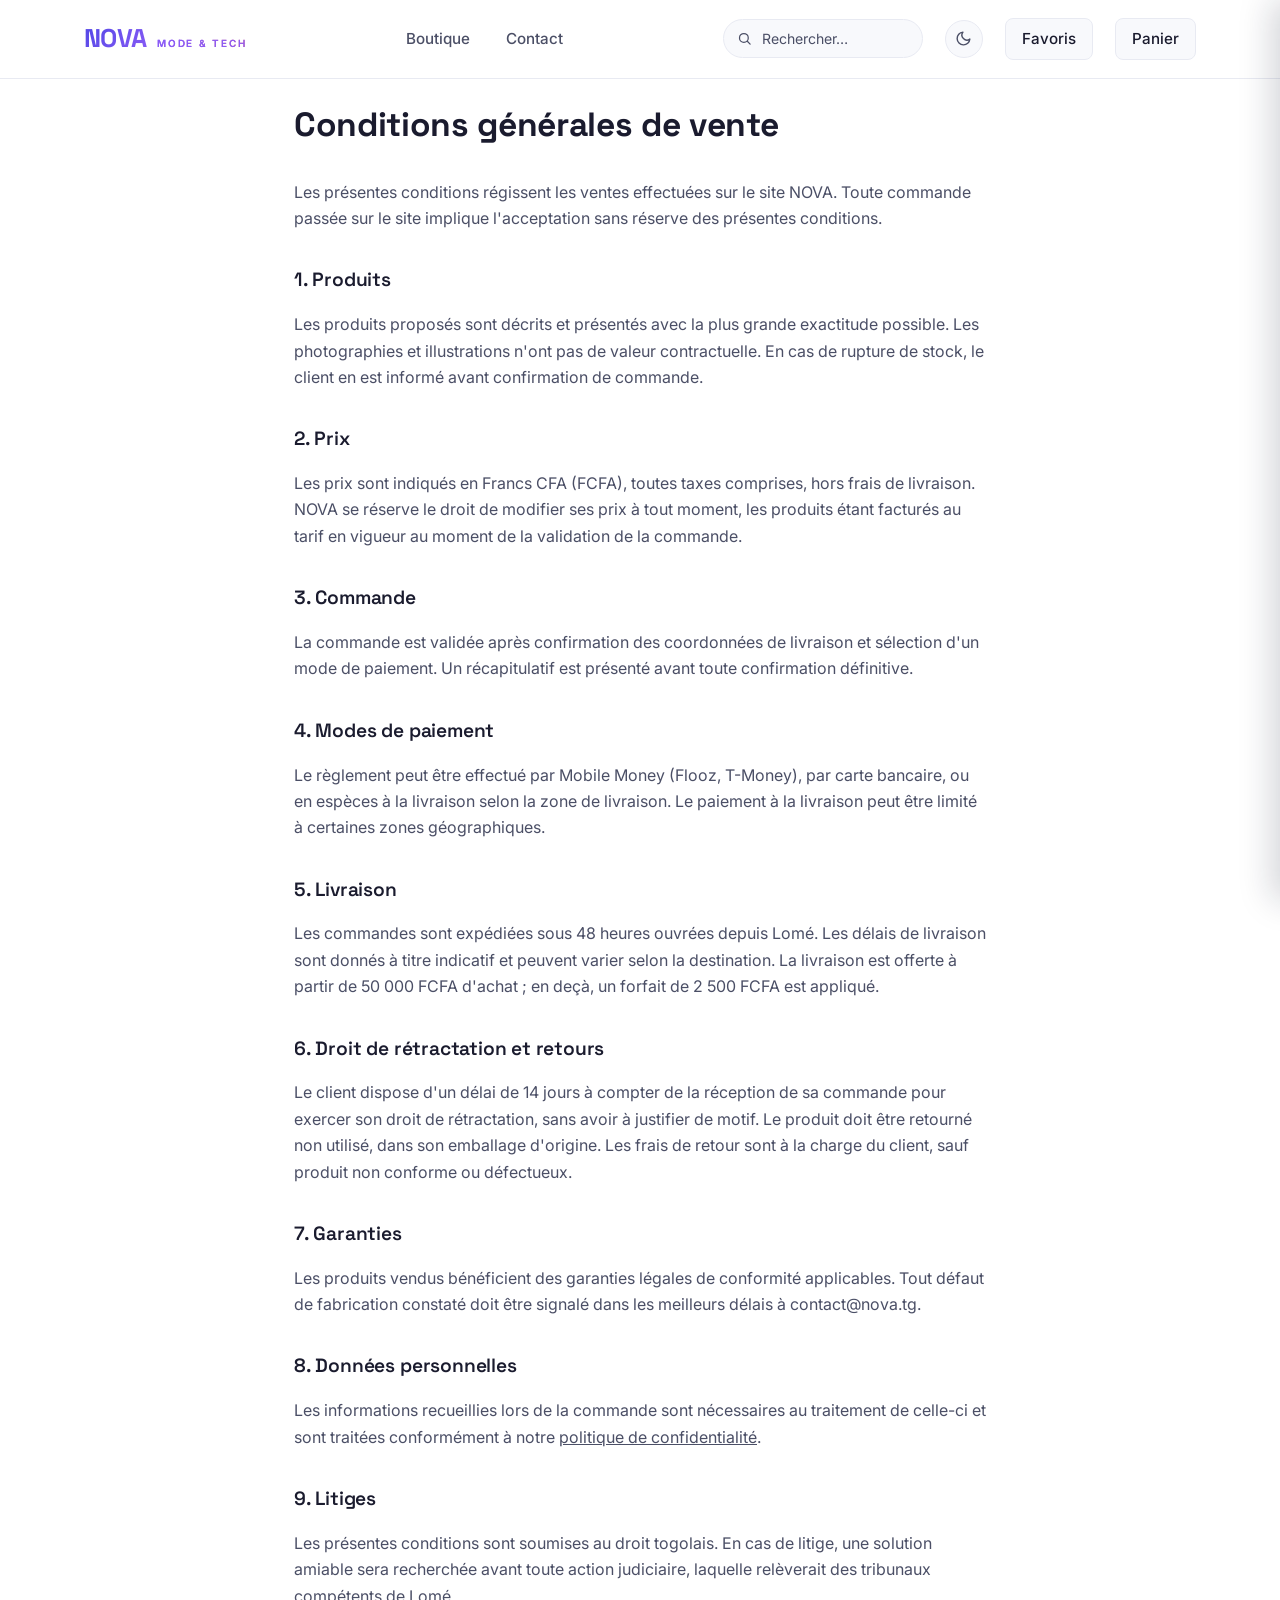
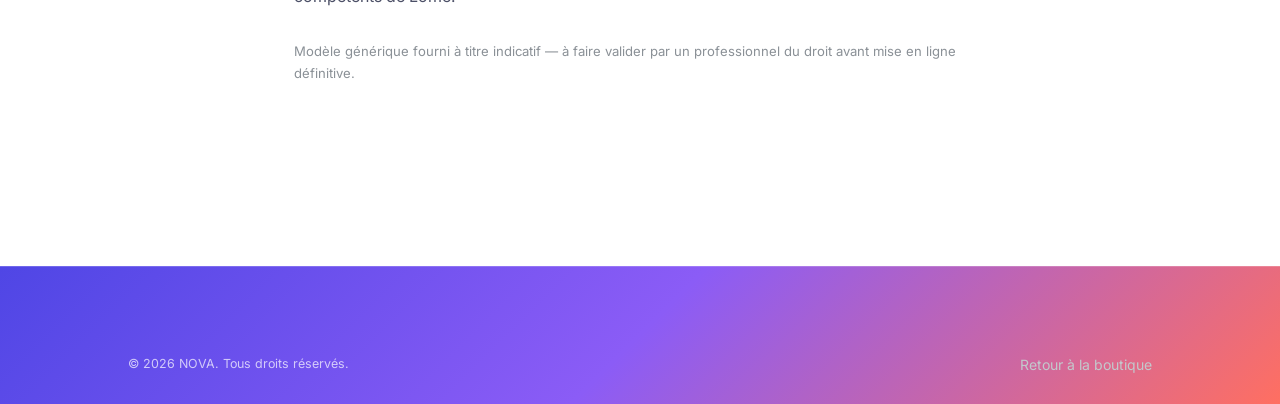
==== commit 1733f467: "ajoute de dark mode,animation" ====
--- a/cgv.html
+++ b/cgv.html
@@ -5,6 +5,7 @@
 <meta name="viewport" content="width=device-width, initial-scale=1.0">
 <title>Conditions générales de vente — NOVA</title>
 <link rel="stylesheet" href="css/style.css">
+<script src="js/theme.js"></script>
 </head>
 <body>
 
@@ -19,6 +20,7 @@
       <form class="recherche-form" role="search" action="index.html" method="get" data-recherche>
         <input type="search" class="recherche-input" name="q" placeholder="Rechercher…" aria-label="Rechercher un produit" autocomplete="off">
       </form>
+      <button type="button" class="bouton-theme" data-bascule-theme aria-label="Basculer le mode sombre / clair" title="Mode sombre / clair"><svg class="icone-lune" viewBox="0 0 24 24" width="17" height="17" fill="none" stroke="currentColor" stroke-width="2" stroke-linecap="round" stroke-linejoin="round" aria-hidden="true"><path d="M21 12.79A9 9 0 1 1 11.21 3 7 7 0 0 0 21 12.79z"/></svg><svg class="icone-soleil" viewBox="0 0 24 24" width="17" height="17" fill="none" stroke="currentColor" stroke-width="2" stroke-linecap="round" aria-hidden="true"><circle cx="12" cy="12" r="4"/><path d="M12 2v2M12 20v2M4.9 4.9l1.4 1.4M17.7 17.7l1.4 1.4M2 12h2M20 12h2M4.9 19.1l1.4-1.4M17.7 6.3l1.4-1.4"/></svg></button>
       <a href="favoris.html" class="lien-panier">Favoris <span class="badge-panier badge-favoris" data-badge-favoris style="display:none;">0</span></a>
       <a href="panier.html" class="lien-panier">Panier <span class="badge-panier" data-badge-panier style="display:none;">0</span></a>
       <button type="button" class="bouton-menu" id="bouton-menu-ouvrir" aria-label="Ouvrir le menu">
@@ -70,6 +72,7 @@
 </footer>
 <script src="js/panier.js"></script>
 <script src="js/boutique.js"></script>
+<script src="js/effets.js"></script>
 <script src="js/menu.js"></script>
 </body>
 </html>
--- a/css/style.css
+++ b/css/style.css
@@ -823,3 +823,242 @@
 .stock-info.urgent::before{background:var(--ambre); box-shadow:0 0 0 4px rgba(245,158,11,0.2);}
 .stock-info.rupture{color:#DC2626;}
 .stock-info.rupture::before{background:#DC2626; box-shadow:0 0 0 4px rgba(220,38,38,0.15);}
+
+/* ============================================================
+   NOVA v3 — AJOUTS (logique du site inchangée)
+   Mode sombre, apparitions au scroll, squelettes d'images,
+   galerie multi-images, avis clients.
+   ============================================================ */
+
+/* ---------- Bascule jour / nuit ---------- */
+html{color-scheme:light;}
+html[data-theme="sombre"]{color-scheme:dark;}
+body{transition:background-color 0.25s ease, color 0.25s ease;}
+
+.bouton-theme{
+  width:38px; height:38px; border-radius:50%;
+  display:flex; align-items:center; justify-content:center; padding:0;
+  background:var(--papier-soft); border:1px solid var(--ligne);
+  color:var(--encre-doux); flex-shrink:0;
+  transition:border-color 0.2s, color 0.2s, transform 0.2s, background 0.2s;
+}
+.bouton-theme:hover{border-color:var(--indigo); color:var(--indigo); transform:rotate(14deg);}
+.bouton-theme .icone-soleil{display:none;}
+html[data-theme="sombre"] .bouton-theme .icone-soleil{display:block;}
+html[data-theme="sombre"] .bouton-theme .icone-lune{display:none;}
+.drawer-menu .bouton-theme{width:36px; height:36px;}
+
+/* ---------- Palette du mode sombre (inversion des variables) ---------- */
+html[data-theme="sombre"]{
+  --papier:#12131F;
+  --papier-soft:#191B2A;
+  --encre:#F1F2FA;
+  --encre-doux:#A6ABC6;
+  --ligne:#2B2E45;
+  --carte:#1E2134;
+  --indigo:#818CF8;
+  --indigo-fonce:#6366F1;
+  --ombre-carte:0 1px 3px rgba(0,0,0,0.4), 0 1px 2px rgba(0,0,0,0.3);
+  --ombre-survol:0 12px 28px rgba(0,0,0,0.5), 0 4px 10px rgba(0,0,0,0.35);
+  --degrade-doux:linear-gradient(135deg, rgba(129,140,248,0.16) 0%, rgba(139,92,246,0.16) 50%, rgba(255,111,97,0.16) 100%);
+}
+/* Surfaces et détails codés "en dur" dans la feuille d'origine */
+html[data-theme="sombre"] .entete{background:rgba(18,19,31,0.92);}
+html[data-theme="sombre"] .bouton-menu:hover{background:#232641;}
+html[data-theme="sombre"] .drawer-menu{background:#191B2A;}
+html[data-theme="sombre"] .carte-produit{background:#191B2A;}
+html[data-theme="sombre"] .bandeau-confiance{background:#191B2A;}
+html[data-theme="sombre"] .recap{background:#191B2A;}
+html[data-theme="sombre"] .selecteur-qte{background:#191B2A;}
+html[data-theme="sombre"] .selecteur-qte button:hover{background:#232641;}
+html[data-theme="sombre"] .tri-select{background-color:#191B2A;}
+html[data-theme="sombre"] .recherche-input:focus{background-color:#12131F;}
+html[data-theme="sombre"] .bouton-variante{background:#191B2A;}
+html[data-theme="sombre"] .champ input,
+html[data-theme="sombre"] .champ select,
+html[data-theme="sombre"] .champ textarea{background:#191B2A; color:var(--encre);}
+html[data-theme="sombre"] .code-promo input{background:#191B2A; color:var(--encre);}
+html[data-theme="sombre"] .toast{background:#262A44;}
+html[data-theme="sombre"] .bouton-favori{background:rgba(25,27,42,0.92); border-color:var(--ligne);}
+html[data-theme="sombre"] .option-paiement.selectionne{background:rgba(129,140,248,0.14);}
+html[data-theme="sombre"] .bandeau-securite{background:rgba(245,158,11,0.08); color:#FCD34D;}
+/* Icônes SVG intégrées en arrière-plan (loupe, flèche du tri) : trait plus clair */
+html[data-theme="sombre"] .recherche-input{
+  background-image:url("data:image/svg+xml,%3Csvg xmlns='http://www.w3.org/2000/svg' viewBox='0 0 24 24' fill='none' stroke='%23A6ABC6' stroke-width='2' stroke-linecap='round'%3E%3Ccircle cx='11' cy='11' r='7'/%3E%3Cline x1='16.5' y1='16.5' x2='21' y2='21'/%3E%3C/svg%3E");
+}
+html[data-theme="sombre"] .tri-select{
+  background-image:url("data:image/svg+xml,%3Csvg xmlns='http://www.w3.org/2000/svg' viewBox='0 0 12 8' fill='none' stroke='%23A6ABC6' stroke-width='1.6' stroke-linecap='round'%3E%3Cpath d='M1 1.5 L6 6.5 L11 1.5'/%3E%3C/svg%3E");
+}
+
+/* ---------- Apparition au scroll (fade-in discret) ---------- */
+html.a-animations .reveal{
+  transition:opacity 0.5s ease, transform 0.5s ease,
+             box-shadow 0.25s ease, border-color 0.25s ease;
+}
+html.a-animations .reveal:not(.reveal-visible){
+  opacity:0; transform:translateY(16px);
+}
+/* Variante rapide pour les éléments re-rendus (filtres, tri, avis…) */
+html.a-animations .reveal-rapide{transition-duration:0.3s, 0.3s, 0.25s, 0.25s;}
+html.a-animations .reveal-rapide:not(.reveal-visible){transform:translateY(10px);}
+
+/* ---------- Squelettes : fondu des images + shimmer ---------- */
+html.a-animations .carte-produit-visuel img,
+html.a-animations .mini-visuel img,
+html.a-animations .galerie-principal img,
+html.a-animations .carousel-slide img{
+  opacity:0; transition:opacity 0.5s ease;
+}
+html.a-animations .carte-produit-visuel img.img-chargee,
+html.a-animations .mini-visuel img.img-chargee,
+html.a-animations .galerie-principal img.img-chargee,
+html.a-animations .carousel-slide img.img-chargee{opacity:1;}
+
+.mini-visuel{position:relative;}
+html.a-animations .carte-produit-visuel:not(.img-prete)::after,
+html.a-animations .mini-visuel:not(.img-prete)::after,
+html.a-animations .galerie-principal:not(.img-prete)::after{
+  content:""; position:absolute; inset:0; z-index:1; pointer-events:none;
+  background:linear-gradient(100deg, transparent 24%, rgba(255,255,255,0.55) 50%, transparent 76%);
+  transform:translateX(-120%);
+  animation:brillage-squelette 1.4s ease-in-out infinite;
+}
+@keyframes brillage-squelette{
+  0%{transform:translateX(-120%);}
+  60%,100%{transform:translateX(120%);}
+}
+
+@media (prefers-reduced-motion: reduce){
+  html.a-animations .carte-produit-visuel:not(.img-prete)::after,
+  html.a-animations .mini-visuel:not(.img-prete)::after,
+  html.a-animations .galerie-principal:not(.img-prete)::after{display:none;}
+}
+
+/* ---------- Galerie multi-images (fiche produit) ---------- */
+.galerie-produit{position:sticky; top:110px; display:flex; flex-direction:column;}
+.galerie-principal{
+  aspect-ratio:1; border-radius:var(--radius-lg); overflow:hidden;
+  box-shadow:var(--ombre-survol); position:relative;
+  display:flex; align-items:center; justify-content:center;
+}
+.galerie-vue{position:absolute; inset:0; display:flex; align-items:center; justify-content:center;}
+.galerie-vue svg{width:70%; height:70%;}
+.galerie-animee{animation:galerie-fondu 0.35s ease;}
+@keyframes galerie-fondu{from{opacity:0;}}
+.galerie-compteur{
+  position:absolute; bottom:12px; right:12px; z-index:2;
+  background:rgba(15,23,42,0.55); color:#fff;
+  font-size:0.72rem; font-weight:500; padding:4px 11px; border-radius:20px;
+  backdrop-filter:blur(4px);
+  -webkit-backdrop-filter:blur(4px);
+}
+.galerie-fleche{
+  position:absolute; top:50%; transform:translateY(-50%); z-index:2;
+  width:36px; height:36px; border-radius:50%; border:none;
+  background:rgba(255,255,255,0.9); color:var(--indigo);
+  font-size:1.25rem; font-weight:600; line-height:1;
+  display:flex; align-items:center; justify-content:center;
+  box-shadow:0 2px 10px rgba(15,23,42,0.18);
+  transition:background 0.2s, transform 0.2s;
+}
+.galerie-fleche:hover{background:#fff; transform:translateY(-50%) scale(1.07);}
+.galerie-fleche.prev{left:12px;}
+.galerie-fleche.suiv{right:12px;}
+.galerie-miniatures{display:flex; gap:10px; margin-top:16px; flex-wrap:wrap;}
+.galerie-miniature{
+  width:64px; height:64px; border-radius:var(--radius-sm);
+  border:2px solid var(--ligne); background:none; padding:0;
+  overflow:hidden; position:relative; flex-shrink:0;
+  display:flex; align-items:center; justify-content:center;
+  transition:border-color 0.18s, box-shadow 0.18s, transform 0.18s;
+}
+.galerie-miniature:hover{transform:translateY(-2px); border-color:var(--violet);}
+.galerie-miniature.actif{border-color:var(--indigo); box-shadow:0 0 0 3px rgba(79,70,229,0.16);}
+.galerie-miniature img{width:100%; height:100%; display:block;}
+.galerie-miniature svg{width:70%; height:70%;}
+@media (max-width: 900px){
+  .galerie-produit{position:static;}
+}
+
+/* ---------- Avis clients ---------- */
+.avis-entete{display:grid; grid-template-columns:320px 1fr; gap:32px; margin-bottom:36px; align-items:start;}
+.avis-synthese{
+  border:1px solid var(--ligne); border-radius:var(--radius);
+  padding:26px; background:var(--papier-soft);
+}
+.avis-note-globale{
+  font-family:'Space Grotesk',sans-serif; font-size:2.6rem; font-weight:700;
+  line-height:1; color:var(--encre); margin-bottom:8px;
+}
+.avis-note-globale small{font-size:1rem; color:var(--encre-doux); font-weight:500;}
+.avis-compte{font-size:0.85rem; color:var(--encre-doux); margin-top:8px;}
+.avis-repartition{margin-top:18px; display:flex; flex-direction:column; gap:6px;}
+.avis-repartition-ligne{display:flex; align-items:center; gap:10px; font-size:0.78rem; color:var(--encre-doux);}
+.avis-repartition-ligne span:first-child{width:26px; white-space:nowrap;}
+.avis-repartition-ligne span:last-child{width:22px; text-align:right;}
+.avis-barre{flex:1; height:8px; border-radius:6px; background:var(--carte); overflow:hidden;}
+.avis-barre-remplie{height:100%; border-radius:6px; background:var(--ambre); transition:width 0.4s ease;}
+.etoiles{letter-spacing:1px; white-space:nowrap;}
+.etoile-pleine{color:var(--ambre);}
+.etoile-vide{color:var(--ligne);}
+.etoiles-texte{margin-left:6px; font-weight:600;}
+.carte-avis-ligne{display:flex; align-items:center; gap:7px; font-size:0.78rem; color:var(--encre-doux);}
+.carte-avis-ligne .etoiles{font-size:0.82rem;}
+
+.avis-form{
+  border:1px solid var(--ligne); border-radius:var(--radius);
+  padding:26px; background:var(--papier);
+}
+.avis-form h3{font-size:1.05rem; margin-bottom:16px;}
+.avis-champs{display:grid; grid-template-columns:1fr 1fr; gap:14px;}
+.avis-champ{display:flex; flex-direction:column; gap:7px;}
+.avis-champ label{font-size:0.84rem; font-weight:500; color:var(--encre);}
+.avis-champ input, .avis-champ textarea{
+  padding:11px 13px; border:1px solid var(--ligne); border-radius:var(--radius-sm);
+  font-family:inherit; font-size:0.92rem;
+  background:var(--papier-soft); color:var(--encre);
+  transition:border-color 0.15s, box-shadow 0.15s;
+  resize:vertical;
+}
+.avis-champ input:focus, .avis-champ textarea:focus{
+  border-color:var(--indigo); box-shadow:0 0 0 3px rgba(79,70,229,0.12); outline:none;
+}
+.avis-champ.pleine{grid-column:1/-1;}
+.saisie-etoiles{display:flex; gap:2px;}
+.etoile-btn{
+  background:none; border:none; padding:2px 3px;
+  font-size:1.55rem; line-height:1; color:var(--ligne);
+  transition:color 0.12s, transform 0.12s;
+}
+.etoile-btn.survol, .etoile-btn.actif{color:var(--ambre);}
+.etoile-btn:hover{transform:scale(1.15);}
+.avis-note-choisie{font-size:0.8rem; color:var(--encre-doux); min-height:1.2em;}
+.avis-note-demo{font-size:0.78rem; color:var(--encre-doux); margin-top:14px;}
+
+.avis-liste{display:grid; grid-template-columns:1fr 1fr; gap:18px;}
+.avis-carte{
+  border:1px solid var(--ligne); border-radius:var(--radius);
+  padding:20px 22px; background:var(--papier);
+}
+.avis-carte-tete{display:flex; align-items:center; gap:12px; margin-bottom:10px;}
+.avis-avatar{
+  width:42px; height:42px; border-radius:50%; flex-shrink:0;
+  background:var(--degrade-doux); color:var(--indigo);
+  display:flex; align-items:center; justify-content:center;
+  font-weight:700; font-size:0.85rem; font-family:'Space Grotesk',sans-serif;
+}
+.avis-auteur{font-weight:600; font-size:0.95rem;}
+.avis-date{font-size:0.76rem; color:var(--encre-doux);}
+.avis-carte .etoiles{font-size:0.9rem; margin-bottom:8px; display:block;}
+.avis-texte{font-size:0.92rem; color:var(--encre-doux); line-height:1.6; margin:0;}
+.avis-vide{
+  border:1px dashed var(--ligne); border-radius:var(--radius);
+  padding:34px; text-align:center; color:var(--encre-doux); grid-column:1/-1;
+}
+@media (max-width: 900px){
+  .avis-entete{grid-template-columns:1fr;}
+  .avis-liste{grid-template-columns:1fr;}
+}
+@media (max-width: 560px){
+  .avis-champs{grid-template-columns:1fr;}
+}
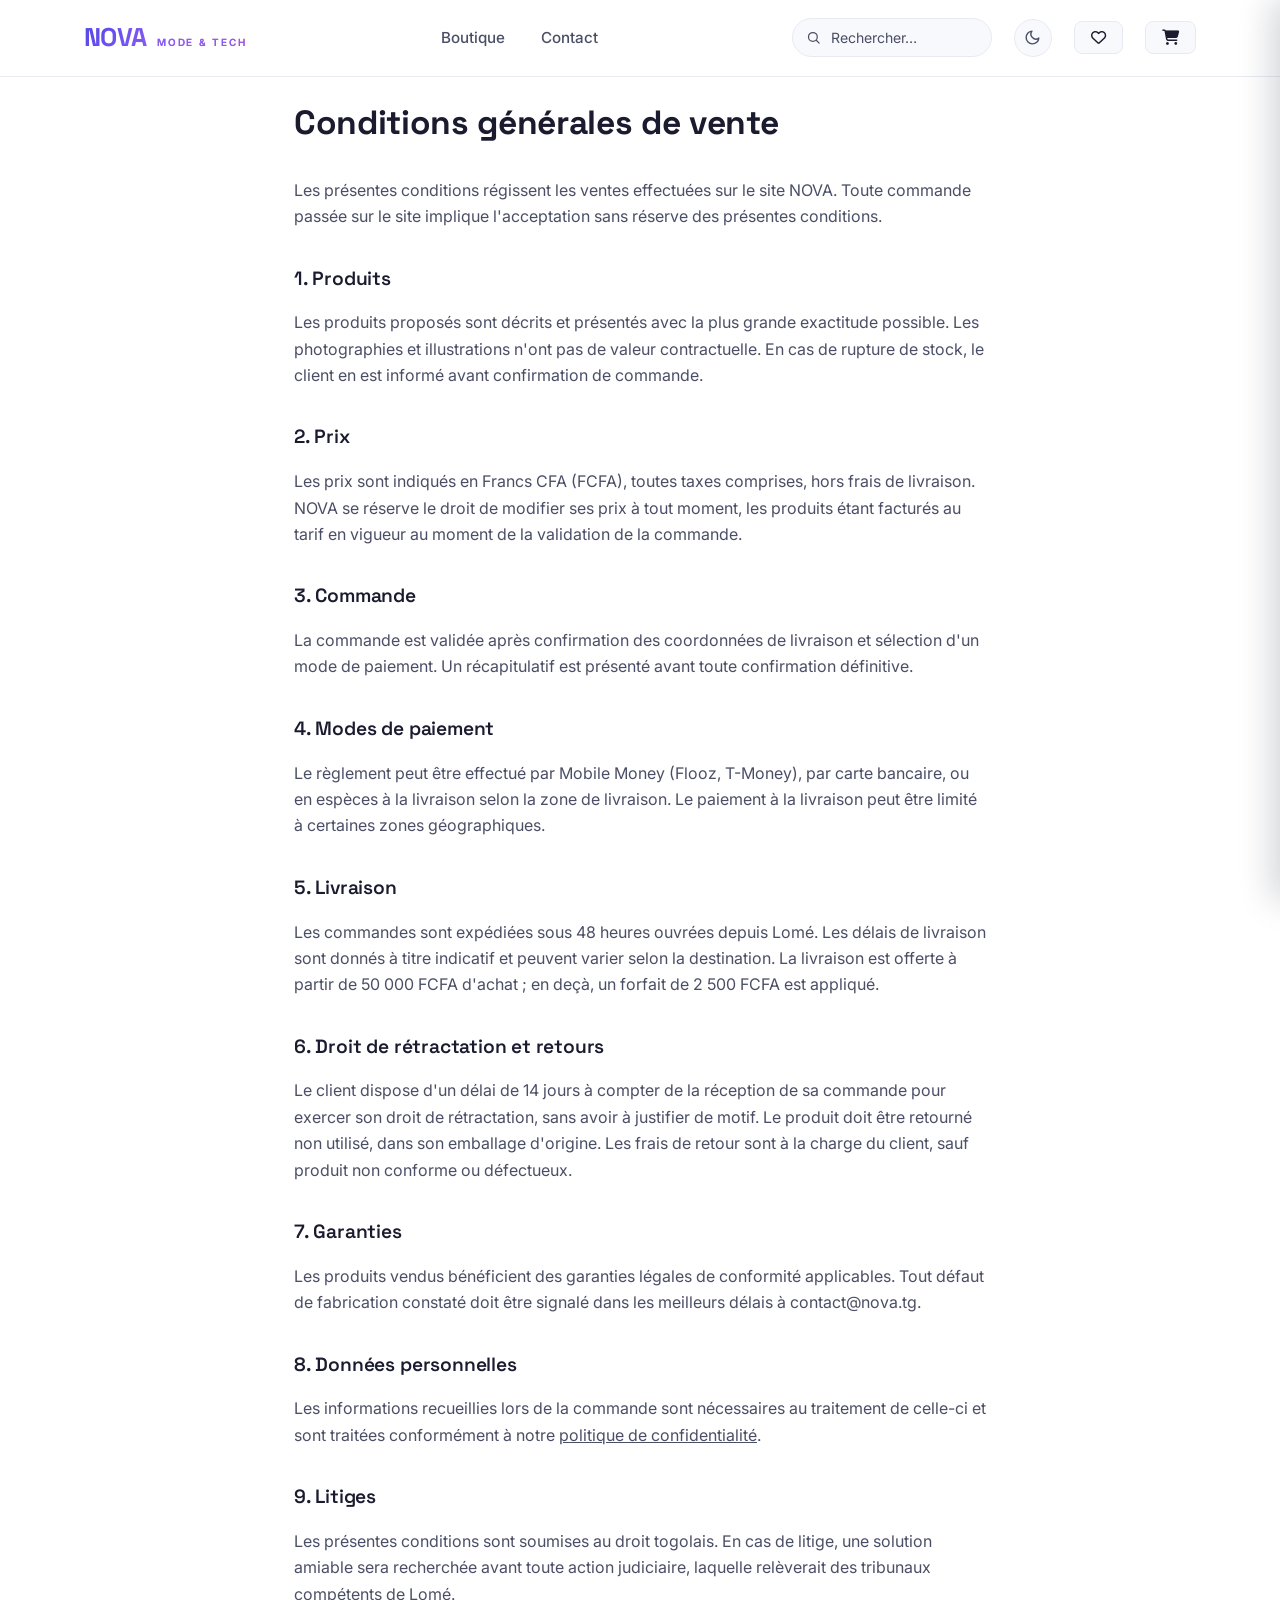
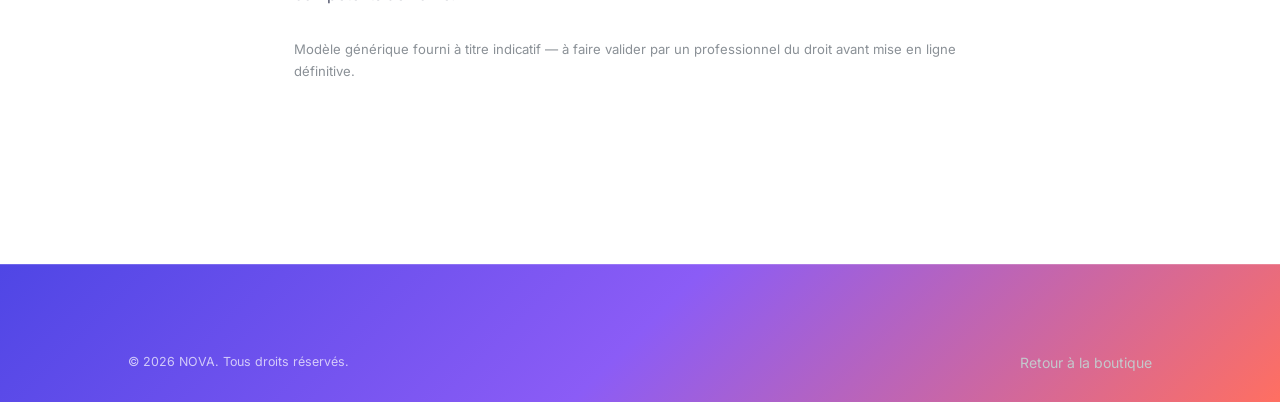
==== commit 083d5109: "ajustement sur les icons" ====
--- a/cgv.html
+++ b/cgv.html
@@ -5,6 +5,7 @@
 <meta name="viewport" content="width=device-width, initial-scale=1.0">
 <title>Conditions générales de vente — NOVA</title>
 <link rel="stylesheet" href="css/style.css">
+<link rel="stylesheet" href="https://cdnjs.cloudflare.com/ajax/libs/font-awesome/6.4.0/css/all.min.css">
 <script src="js/theme.js"></script>
 </head>
 <body>
@@ -21,8 +22,8 @@
         <input type="search" class="recherche-input" name="q" placeholder="Rechercher…" aria-label="Rechercher un produit" autocomplete="off">
       </form>
       <button type="button" class="bouton-theme" data-bascule-theme aria-label="Basculer le mode sombre / clair" title="Mode sombre / clair"><svg class="icone-lune" viewBox="0 0 24 24" width="17" height="17" fill="none" stroke="currentColor" stroke-width="2" stroke-linecap="round" stroke-linejoin="round" aria-hidden="true"><path d="M21 12.79A9 9 0 1 1 11.21 3 7 7 0 0 0 21 12.79z"/></svg><svg class="icone-soleil" viewBox="0 0 24 24" width="17" height="17" fill="none" stroke="currentColor" stroke-width="2" stroke-linecap="round" aria-hidden="true"><circle cx="12" cy="12" r="4"/><path d="M12 2v2M12 20v2M4.9 4.9l1.4 1.4M17.7 17.7l1.4 1.4M2 12h2M20 12h2M4.9 19.1l1.4-1.4M17.7 6.3l1.4-1.4"/></svg></button>
-      <a href="favoris.html" class="lien-panier">Favoris <span class="badge-panier badge-favoris" data-badge-favoris style="display:none;">0</span></a>
-      <a href="panier.html" class="lien-panier">Panier <span class="badge-panier" data-badge-panier style="display:none;">0</span></a>
+      <a href="favoris.html" class="lien-panier"><i class="fa-regular fa-heart"></i><span class="badge-panier badge-favoris" data-badge-favoris style="display:none;">0</span></a>
+      <a href="panier.html" class="lien-panier"><i class="fa-solid fa-cart-shopping"></i><span class="badge-panier" data-badge-panier style="display:none;">0</span></a>
       <button type="button" class="bouton-menu" id="bouton-menu-ouvrir" aria-label="Ouvrir le menu">
         <span></span><span></span><span></span>
       </button>
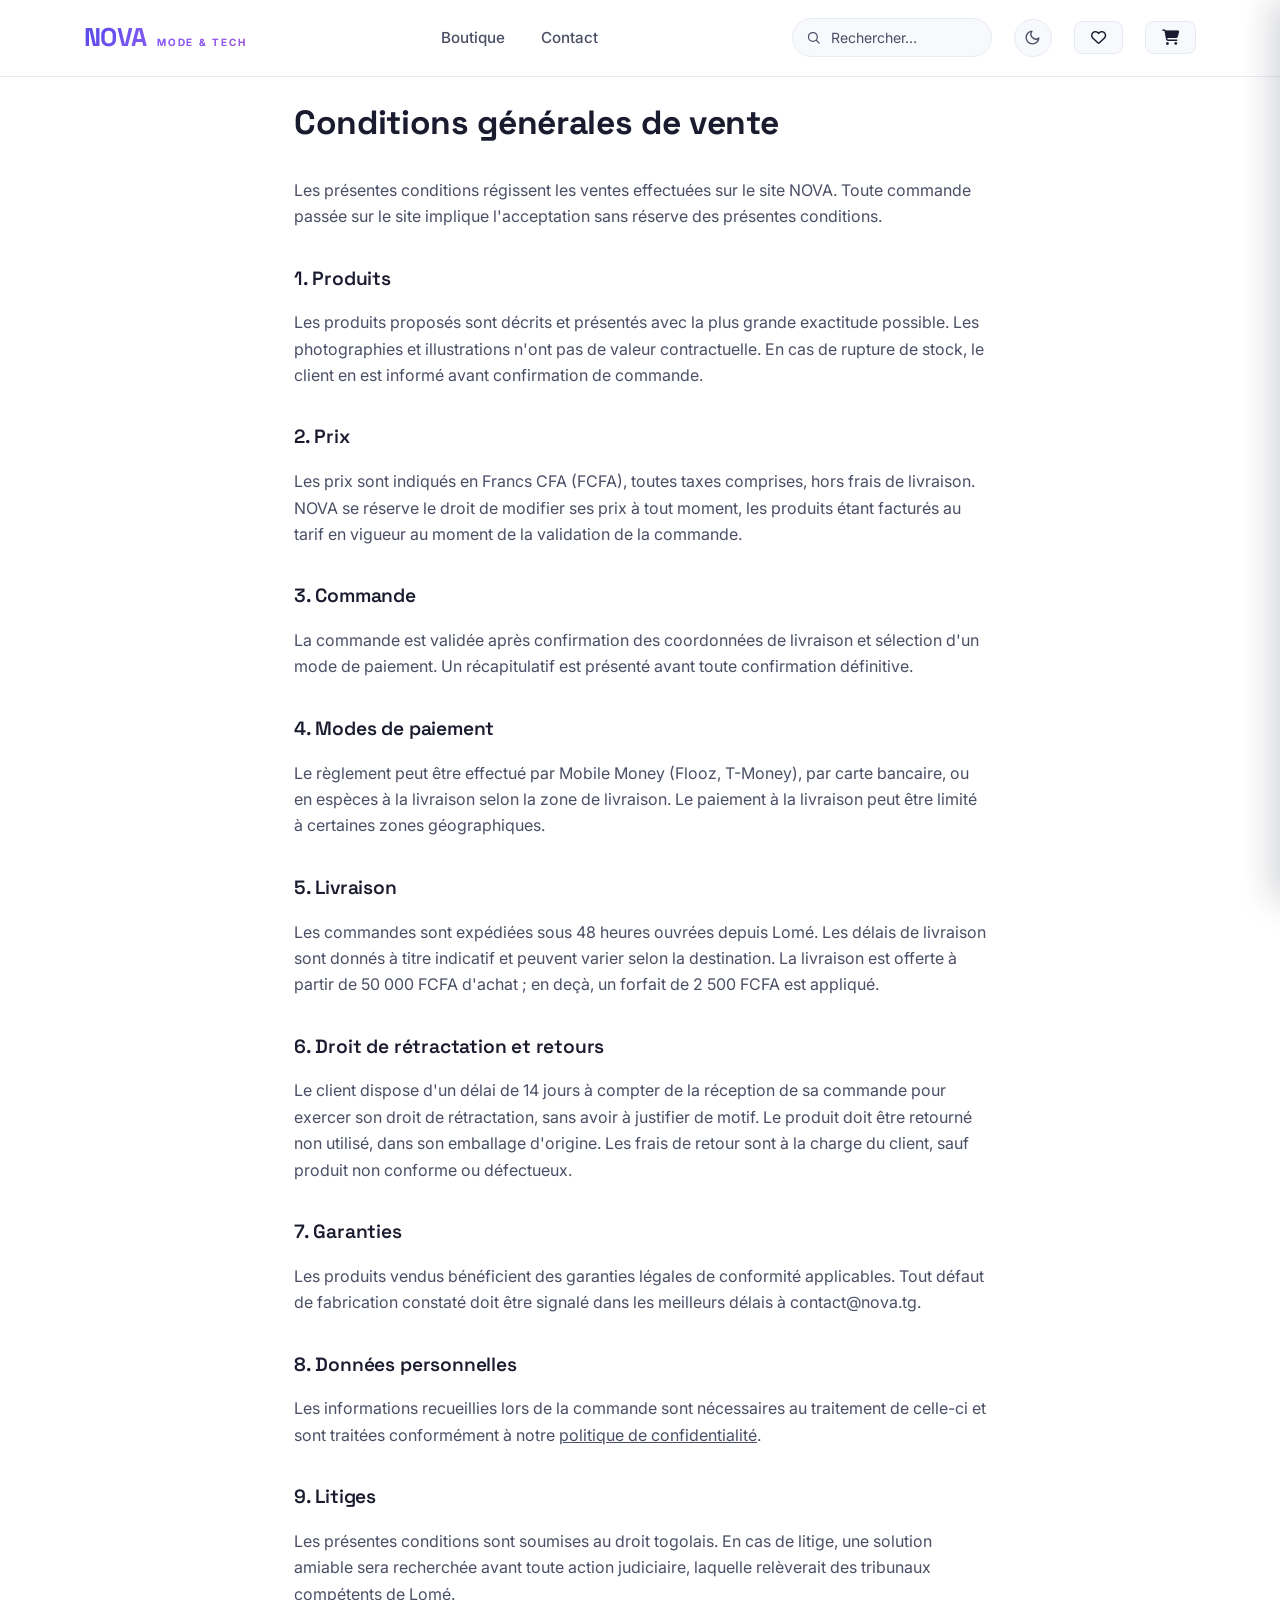
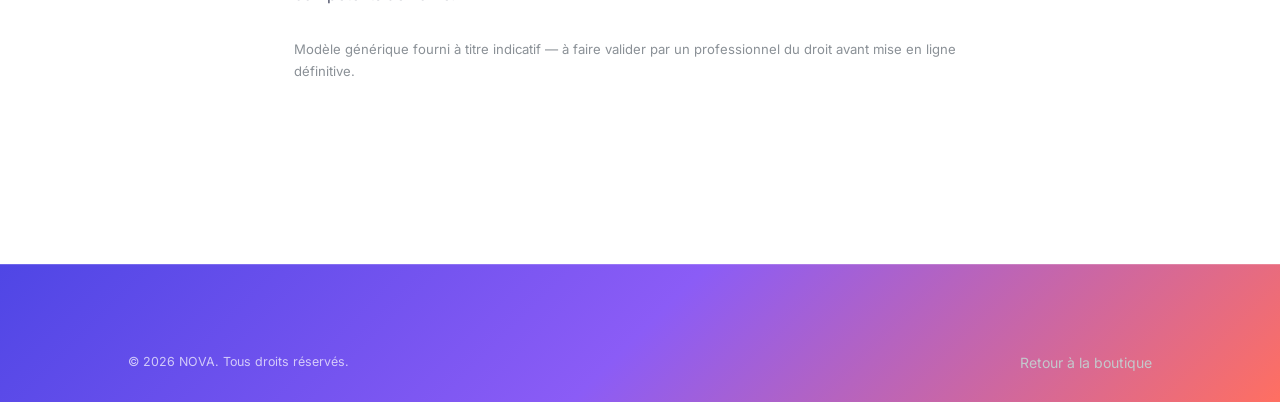
==== commit c1109be5: "ajout de google analutics" ====
--- a/cgv.html
+++ b/cgv.html
@@ -7,6 +7,15 @@
 <link rel="stylesheet" href="css/style.css">
 <link rel="stylesheet" href="https://cdnjs.cloudflare.com/ajax/libs/font-awesome/6.4.0/css/all.min.css">
 <script src="js/theme.js"></script>
+<!-- Google tag (gtag.js) -->
+<script async src="https://www.googletagmanager.com/gtag/js?id=G-C248112KW1"></script>
+<script>
+  window.dataLayer = window.dataLayer || [];
+  function gtag(){dataLayer.push(arguments);}
+  gtag('js', new Date());
+
+  gtag('config', 'G-C248112KW1');
+</script>
 </head>
 <body>
 
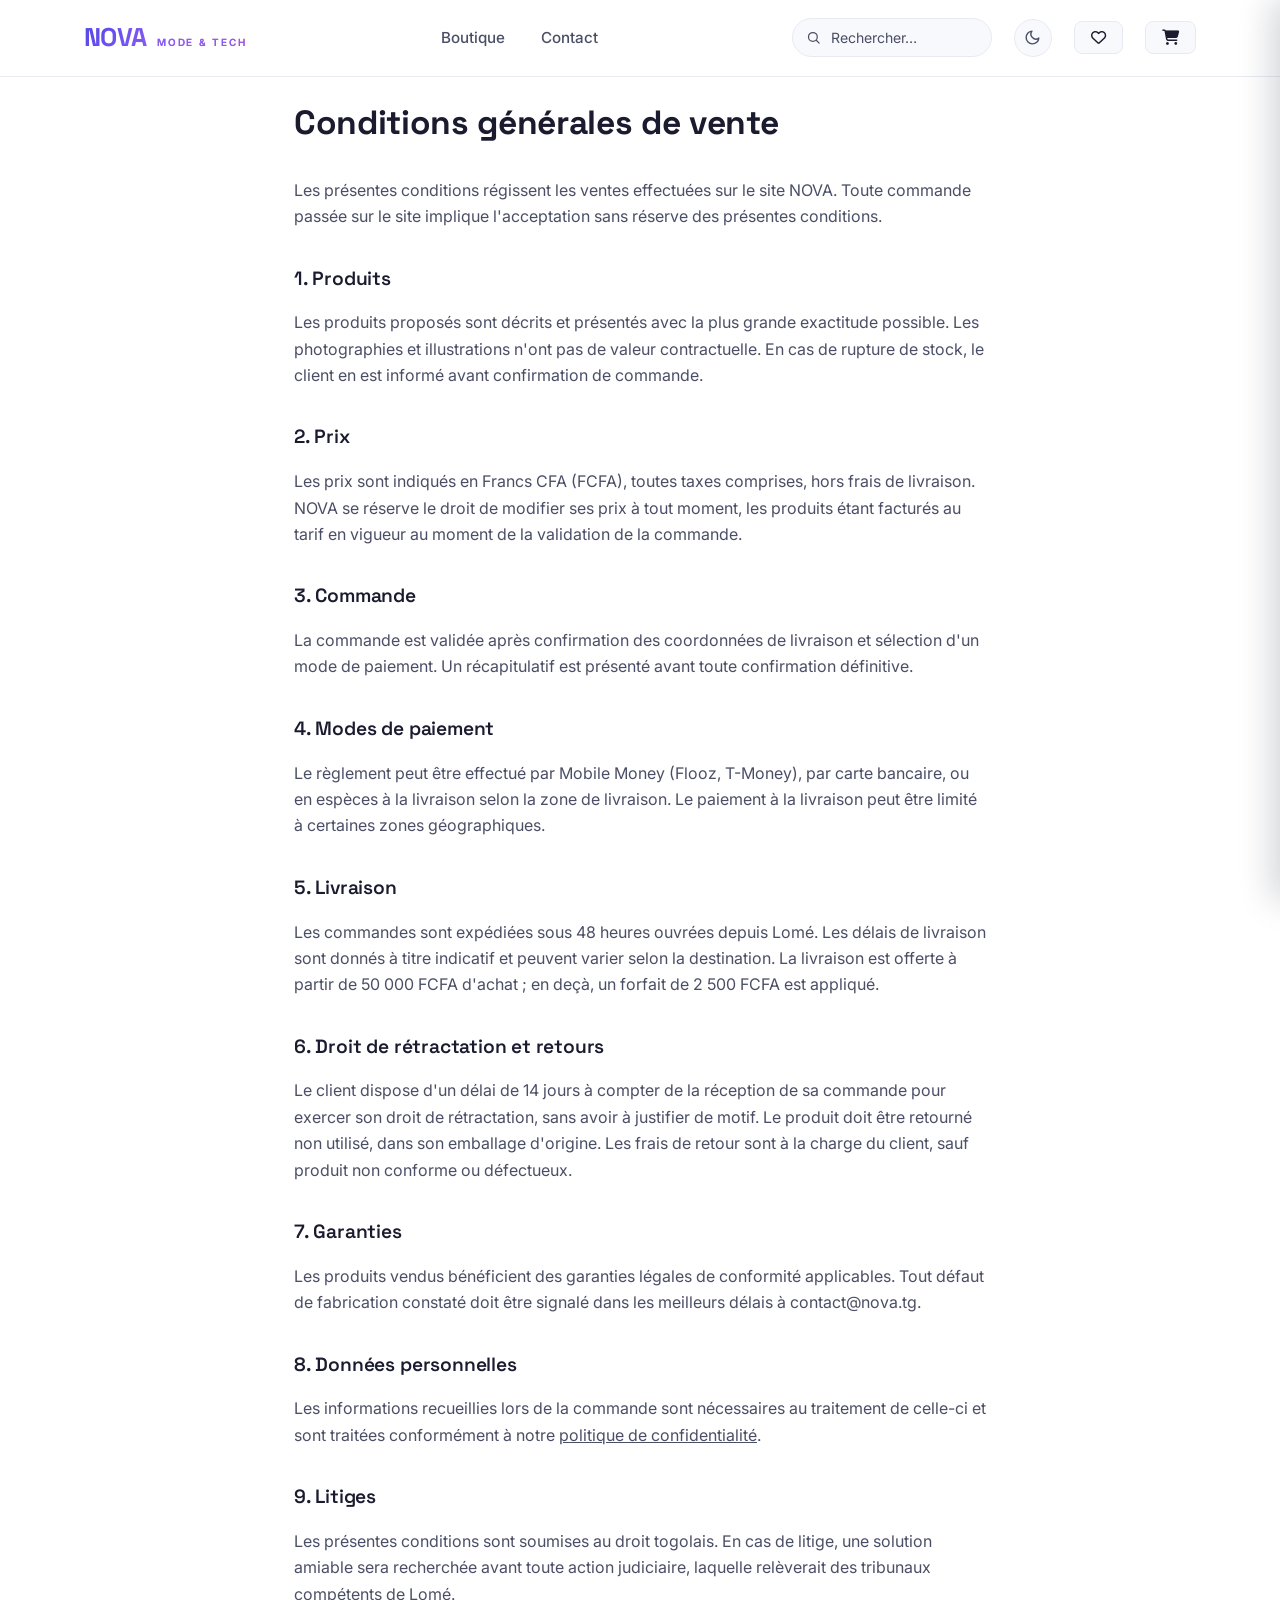
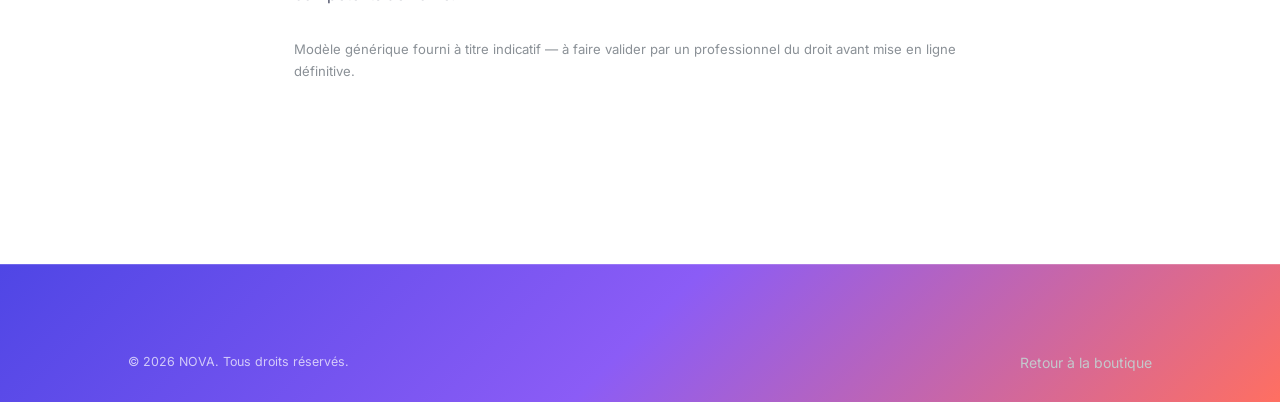
==== commit 77d6ea7d: "ajouter de nouveauter,avis sur homepage,reste dans la boucle," ====
--- a/cgv.html
+++ b/cgv.html
@@ -5,8 +5,23 @@
 <meta name="viewport" content="width=device-width, initial-scale=1.0">
 <title>Conditions générales de vente — NOVA</title>
 <link rel="stylesheet" href="css/style.css">
-<link rel="stylesheet" href="https://cdnjs.cloudflare.com/ajax/libs/font-awesome/6.4.0/css/all.min.css">
-<script src="js/theme.js"></script>
+<!-- v5 : favicon + Open Graph (partage WhatsApp / Facebook / X) -->
+<link rel="icon" type="image/svg+xml" href="favicon.svg">
+<link rel="icon" type="image/png" sizes="32x32" href="favicon-32.png">
+<link rel="apple-touch-icon" sizes="180x180" href="apple-touch-icon.png">
+<meta property="og:type" content="website">
+<meta property="og:site_name" content="NOVA — Mode &amp; Tech">
+<meta property="og:title" content="NOVA — Mode & Tech pour la ville">
+<meta property="og:description" content="Mode urbaine et tech du quotidien : vêtements, accessoires, smartphones et montres connectées. Livraison rapide depuis Lomé, Togo. Paiement Mobile Money, carte ou à la livraison.">
+<meta property="og:image" content="https://majestic-khapse-fc0d25.netlify.app/og-image.png">
+<meta property="og:image:width" content="1200">
+<meta property="og:image:height" content="630">
+<meta property="og:url" content="https://majestic-khapse-fc0d25.netlify.app/index.html">
+<meta property="og:locale" content="fr_FR">
+<meta name="twitter:card" content="summary_large_image">
+<meta name="twitter:title" content="NOVA — Mode & Tech pour la ville">
+<meta name="twitter:description" content="Mode urbaine et tech du quotidien : vêtements, accessoires, smartphones et montres connectées. Livraison rapide depuis Lomé, Togo. Paiement Mobile Money, carte ou à la livraison.">
+<meta name="twitter:image" content="https://majestic-khapse-fc0d25.netlify.app/og-image.png">
 <!-- Google tag (gtag.js) -->
 <script async src="https://www.googletagmanager.com/gtag/js?id=G-C248112KW1"></script>
 <script>
@@ -16,6 +31,8 @@
 
   gtag('config', 'G-C248112KW1');
 </script>
+<link rel="stylesheet" href="https://cdnjs.cloudflare.com/ajax/libs/font-awesome/6.4.0/css/all.min.css">
+<script src="js/theme.js"></script>
 </head>
 <body>
 
@@ -31,8 +48,8 @@
         <input type="search" class="recherche-input" name="q" placeholder="Rechercher…" aria-label="Rechercher un produit" autocomplete="off">
       </form>
       <button type="button" class="bouton-theme" data-bascule-theme aria-label="Basculer le mode sombre / clair" title="Mode sombre / clair"><svg class="icone-lune" viewBox="0 0 24 24" width="17" height="17" fill="none" stroke="currentColor" stroke-width="2" stroke-linecap="round" stroke-linejoin="round" aria-hidden="true"><path d="M21 12.79A9 9 0 1 1 11.21 3 7 7 0 0 0 21 12.79z"/></svg><svg class="icone-soleil" viewBox="0 0 24 24" width="17" height="17" fill="none" stroke="currentColor" stroke-width="2" stroke-linecap="round" aria-hidden="true"><circle cx="12" cy="12" r="4"/><path d="M12 2v2M12 20v2M4.9 4.9l1.4 1.4M17.7 17.7l1.4 1.4M2 12h2M20 12h2M4.9 19.1l1.4-1.4M17.7 6.3l1.4-1.4"/></svg></button>
-      <a href="favoris.html" class="lien-panier"><i class="fa-regular fa-heart"></i><span class="badge-panier badge-favoris" data-badge-favoris style="display:none;">0</span></a>
-      <a href="panier.html" class="lien-panier"><i class="fa-solid fa-cart-shopping"></i><span class="badge-panier" data-badge-panier style="display:none;">0</span></a>
+      <a href="favoris.html" class="lien-panier"><i class="fa-regular fa-heart"></i> <span class="badge-panier badge-favoris" data-badge-favoris style="display:none;">0</span></a>
+      <a href="panier.html" class="lien-panier"><i class="fa-solid fa-cart-shopping"></i> <span class="badge-panier" data-badge-panier style="display:none;">0</span></a>
       <button type="button" class="bouton-menu" id="bouton-menu-ouvrir" aria-label="Ouvrir le menu">
         <span></span><span></span><span></span>
       </button>
--- a/css/style.css
+++ b/css/style.css
@@ -1062,3 +1062,168 @@
 @media (max-width: 560px){
   .avis-champs{grid-template-columns:1fr;}
 }
+
+/* ============================================================
+   NOVA v4 — AJOUTS (logique du site inchangée)
+   Bannière promo + compte à rebours, badge "Nouveau",
+   témoignages clients, bloc newsletter.
+   Les composants utilisent les variables existantes : ils
+   suivent automatiquement le thème sombre (v3).
+   ============================================================ */
+
+/* ---------- Bannière promo + compte à rebours ---------- */
+.banniere-promo{
+  background:var(--degrade);
+  color:#fff;
+  padding:9px 0;
+}
+.banniere-promo-interne{
+  display:flex; align-items:center; justify-content:center;
+  gap:18px; flex-wrap:wrap; text-align:center;
+}
+.promo-texte{display:flex; align-items:baseline; gap:10px; flex-wrap:wrap; justify-content:center;}
+.promo-texte strong{
+  font-family:'Space Grotesk',sans-serif; font-size:0.95rem; letter-spacing:0.01em;
+}
+.promo-texte span{font-size:0.82rem; opacity:0.94;}
+.promo-code{
+  font-family:'Space Grotesk',sans-serif; font-weight:700; font-size:0.76rem;
+  background:rgba(255,255,255,0.18); border:1px dashed rgba(255,255,255,0.55);
+  color:#fff; padding:2px 8px; border-radius:6px; letter-spacing:0.06em;
+}
+.compte-rebours{display:flex; align-items:center; gap:6px;}
+.cr-unite{
+  display:flex; flex-direction:column; align-items:center;
+  background:rgba(255,255,255,0.16); border-radius:8px;
+  padding:3px 8px 4px; min-width:46px;
+}
+.cr-valeur{
+  font-family:'Space Grotesk',sans-serif; font-weight:700; font-size:0.95rem;
+  font-variant-numeric:tabular-nums; line-height:1.15;
+}
+.cr-label{font-size:0.58rem; text-transform:uppercase; letter-spacing:0.08em; opacity:0.85;}
+.cr-sep{font-weight:700; opacity:0.7;}
+
+/* ---------- Badge "Nouveau" (3 derniers produits ajoutés) ---------- */
+.badge-nouveau{
+  position:absolute; top:12px; left:12px; z-index:2;
+  background:var(--degrade); color:#fff;
+  font-size:0.7rem; font-weight:700; letter-spacing:0.02em;
+  padding:6px 11px; border-radius:20px;
+  box-shadow:0 3px 10px rgba(79,70,229,0.35);
+}
+/* Sécurité : si un badge stock coexiste sur la même carte, on l'empile dessous */
+.badge-nouveau + .badge-stock{top:46px;}
+
+/* ---------- Témoignages clients (accueil) ---------- */
+.temoignages-grille{
+  display:grid; grid-template-columns:repeat(3, 1fr); gap:24px;
+}
+.temoignage-carte{
+  position:relative; overflow:hidden;
+  background:var(--papier);
+  border:1px solid var(--ligne); border-radius:var(--radius);
+  padding:26px 24px 22px;
+  box-shadow:var(--ombre-carte);
+  display:flex; flex-direction:column;
+  transition:transform 0.2s, box-shadow 0.2s;
+}
+.temoignage-carte:hover{transform:translateY(-3px); box-shadow:var(--ombre-survol);}
+.temoignage-guillemet{
+  position:absolute; top:-6px; right:16px;
+  font-family:'Space Grotesk',sans-serif; font-size:4.6rem; line-height:1.2;
+  background:var(--degrade); -webkit-background-clip:text; background-clip:text; color:transparent;
+  opacity:0.3; pointer-events:none;
+}
+.temoignage-carte .etoiles{font-size:0.9rem; margin-bottom:10px; display:block;}
+.temoignage-texte{
+  font-size:0.93rem; color:var(--encre-doux); line-height:1.65;
+  margin:0 0 18px; flex:1;
+}
+.temoignage-pied{display:flex; align-items:center; gap:12px;}
+.temoignage-avatar{
+  width:42px; height:42px; border-radius:50%; flex-shrink:0;
+  background:var(--degrade); color:#fff;
+  display:flex; align-items:center; justify-content:center;
+  font-weight:700; font-size:0.85rem; font-family:'Space Grotesk',sans-serif;
+}
+.temoignage-nom{font-weight:600; font-size:0.93rem;}
+.temoignage-produit{
+  font-size:0.78rem; color:var(--indigo); text-decoration:none;
+}
+.temoignage-produit:hover{text-decoration:underline;}
+
+/* ---------- Bloc newsletter (bas de l'accueil) ---------- */
+.newsletter-bloc{
+  position:relative; overflow:hidden;
+  background:var(--degrade);
+  border-radius:var(--radius);
+  padding:44px 46px;
+  color:#fff;
+  display:flex; align-items:center; justify-content:space-between;
+  gap:40px;
+  box-shadow:0 18px 40px rgba(79,70,229,0.28);
+}
+.newsletter-bloc::after{
+  content:""; position:absolute; right:-70px; top:-70px;
+  width:220px; height:220px; border-radius:50%;
+  background:rgba(255,255,255,0.09); pointer-events:none;
+}
+.newsletter-texte h2{color:#fff; margin:0 0 10px; font-size:1.7rem;}
+.newsletter-texte p{
+  margin:0; font-size:0.95rem; line-height:1.6; opacity:0.94; max-width:52ch;
+}
+.newsletter-form{
+  position:relative; z-index:1;
+  display:flex; flex-wrap:wrap; gap:10px; align-items:center;
+  max-width:440px; width:100%;
+}
+.newsletter-form input[type="email"]{
+  flex:1 1 220px; min-width:0;
+  border:1px solid rgba(255,255,255,0.5);
+  background:rgba(255,255,255,0.96); color:#1A1B2E;
+  border-radius:12px; padding:13px 16px;
+  font-family:inherit; font-size:0.93rem; outline:none;
+  transition:box-shadow 0.2s, border-color 0.2s;
+}
+.newsletter-form input[type="email"]:focus{
+  border-color:#fff; box-shadow:0 0 0 3px rgba(255,255,255,0.28);
+}
+.bouton-blanc{
+  background:#fff; color:var(--indigo-fonce);
+}
+.bouton-blanc:hover{
+  background:#fff; transform:translateY(-1px);
+  box-shadow:0 8px 18px rgba(0,0,0,0.18);
+}
+.newsletter-note{
+  flex-basis:100%; margin:2px 0 0; font-size:0.72rem; opacity:0.88;
+}
+.newsletter-form.newsletter-inscrit{flex-direction:column; align-items:stretch;}
+.newsletter-succes{
+  margin:0; font-size:0.93rem; line-height:1.6;
+  background:rgba(255,255,255,0.16); border:1px solid rgba(255,255,255,0.4);
+  border-radius:12px; padding:16px 18px;
+}
+.newsletter-succes strong{
+  display:block; margin-bottom:4px;
+  font-family:'Space Grotesk',sans-serif;
+}
+
+/* ---------- Responsive v4 ---------- */
+@media (max-width:900px){
+  .temoignages-grille{grid-template-columns:1fr;}
+  .newsletter-bloc{flex-direction:column; align-items:flex-start; padding:34px 28px; gap:24px;}
+  .newsletter-form{max-width:100%;}
+}
+@media (max-width:560px){
+  .banniere-promo-interne{gap:8px; padding-top:4px; padding-bottom:4px;}
+  .promo-texte{gap:6px;}
+  .promo-texte strong{font-size:0.88rem;}
+  .promo-texte span{font-size:0.74rem;}
+  .cr-unite{min-width:40px; padding:2px 6px 3px;}
+  .cr-valeur{font-size:0.85rem;}
+  .cr-label{font-size:0.54rem;}
+  .newsletter-bloc{padding:28px 22px;}
+  .newsletter-texte h2{font-size:1.45rem;}
+}
